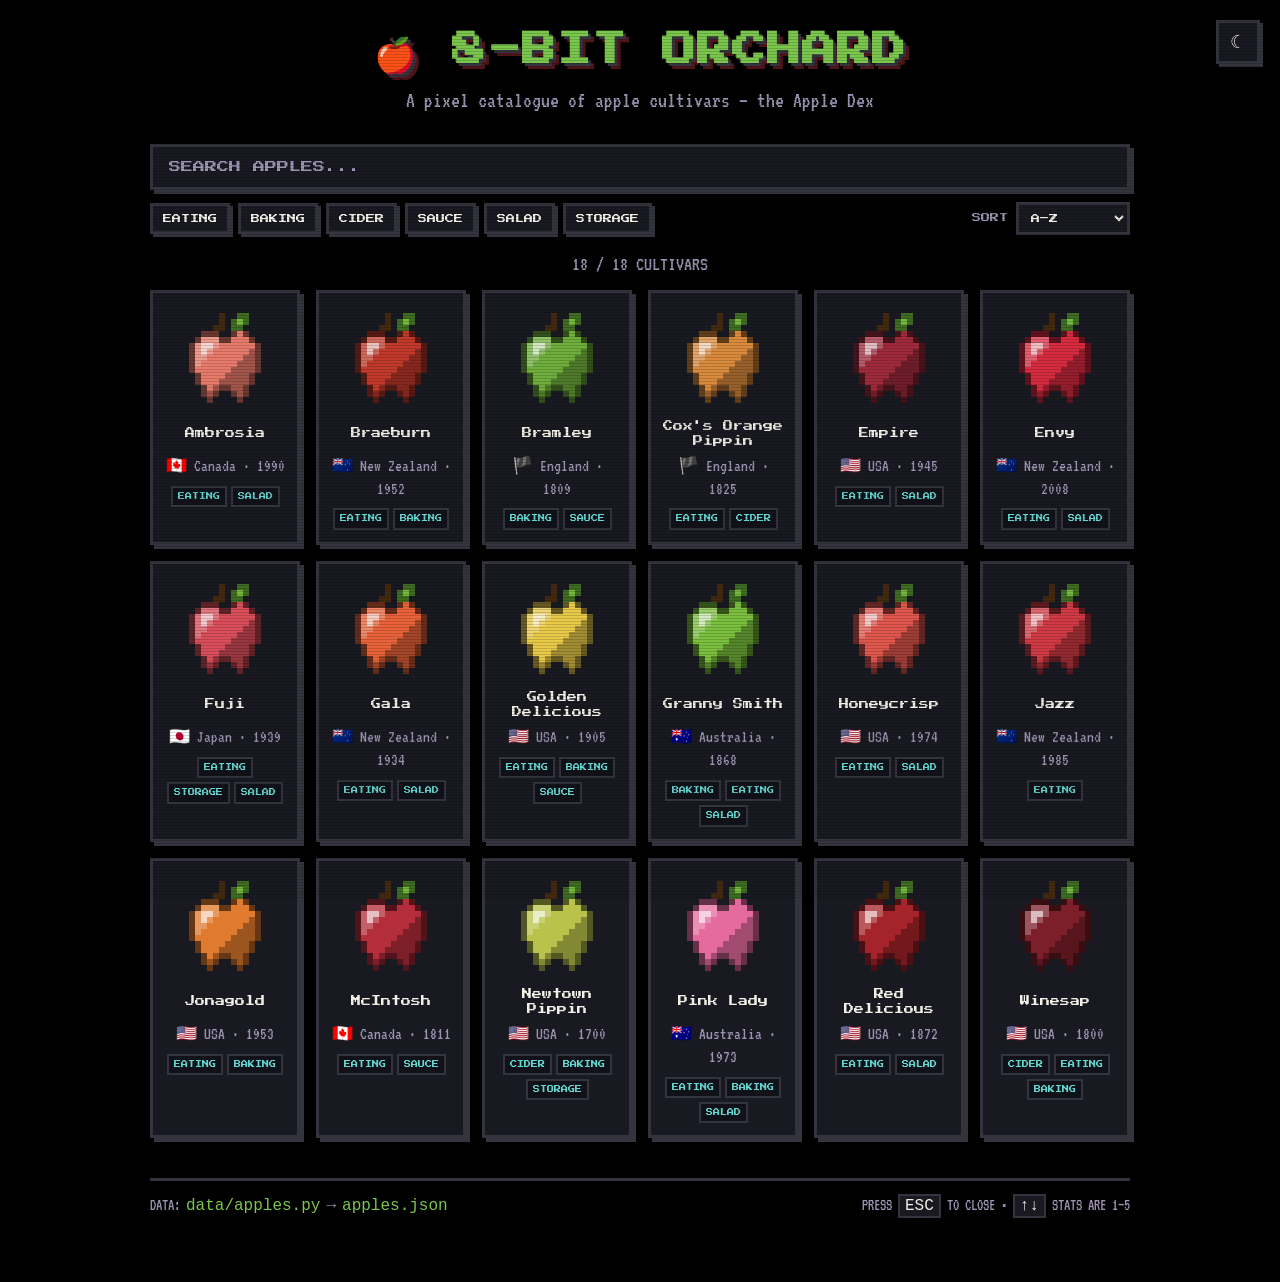
==== web/index.html @ dbb2fff7 "Add light/dark theme toggle with flat black/white backgrounds - dark by default (true black), light " ====
<!DOCTYPE html>
<html lang="en">
<head>
  <meta charset="UTF-8" />
  <meta name="viewport" content="width=device-width, initial-scale=1.0" />
  <title>8-BIT ORCHARD — Apple Dex</title>
  <link rel="preconnect" href="https://fonts.googleapis.com" />
  <link rel="preconnect" href="https://fonts.gstatic.com" crossorigin />
  <link href="https://fonts.googleapis.com/css2?family=Press+Start+2P&family=VT323&display=swap" rel="stylesheet" />
  <link rel="stylesheet" href="style.css" />
  <script>
    // Apply saved theme before paint to avoid a flash. Dark by default.
    (function () {
      var t = localStorage.getItem("orchard-theme") || "dark";
      document.documentElement.setAttribute("data-theme", t);
    })();
  </script>
</head>
<body>
  <div class="scanlines" aria-hidden="true"></div>

  <header class="hero">
    <button id="theme-toggle" class="theme-toggle" aria-label="Toggle light/dark mode" title="Toggle light/dark">☾</button>
    <h1 class="title">🍎 8-BIT ORCHARD</h1>
    <p class="subtitle">A pixel catalogue of apple cultivars — the Apple Dex</p>
  </header>

  <section class="controls" aria-label="Filters">
    <input id="search" class="search" type="text" placeholder="SEARCH APPLES..." autocomplete="off" />
    <div class="filter-row">
      <div class="filter-group" id="use-filters" aria-label="Best for"></div>
      <label class="sort-wrap">
        SORT
        <select id="sort" class="sort">
          <option value="name">A–Z</option>
          <option value="sweetness">Sweetest</option>
          <option value="tartness">Tartest</option>
          <option value="crispness">Crispest</option>
          <option value="year">Oldest</option>
        </select>
      </label>
    </div>
  </section>

  <p id="count" class="count"></p>

  <main id="grid" class="grid" aria-live="polite"></main>

  <div id="modal" class="modal hidden" role="dialog" aria-modal="true" aria-labelledby="modal-name">
    <div class="modal-card">
      <button id="modal-close" class="modal-close" aria-label="Close">✕</button>
      <div id="modal-body"></div>
    </div>
  </div>

  <footer class="foot">
    <span>DATA: <code>data/apples.py</code> → <code>apples.json</code></span>
    <span>PRESS <kbd>ESC</kbd> TO CLOSE • <kbd>↑↓</kbd> STATS ARE 1–5</span>
  </footer>

  <script src="app.js"></script>
</body>
</html>
---- web/style.css ----
/* ==========================================================================
   8-BIT ORCHARD — retro pixel theme
   Palette is deliberately small and NES-ish. No rounded corners, no smoothing.
   ========================================================================== */

/* Dark is the default. Backgrounds are true black / white; the small accent
   palette is shared, with a few hues nudged for contrast in light mode. */
:root,
:root[data-theme="dark"] {
  --bg:        #000000;
  --bg-2:      #111119;
  --panel:     #191921;
  --panel-hi:  #26262f;
  --ink:       #f2efe6;
  --muted:     #9c94b2;
  --line:      #34343f;
  --green:     #7bc74d;
  --green-dk:  #4f8a2f;
  --red:       #e43b44;
  --yellow:    #ffd93b;
  --pink:      #f072b6;
  --cyan:      #63d6d0;
  --shadow:    4px 4px 0 var(--line);
}

:root[data-theme="light"] {
  --bg:        #ffffff;
  --bg-2:      #efeadf;
  --panel:     #f7f3ea;
  --panel-hi:  #eae3d4;
  --ink:       #191320;
  --muted:     #6a6379;
  --line:      #191320;
  --green:     #3f7a24;
  --green-dk:  #2f5d1a;
  --red:       #d62b34;
  --yellow:    #c98a00;
  --pink:      #cf3f89;
  --cyan:      #167f7a;
  --shadow:    4px 4px 0 var(--line);
}

* { box-sizing: border-box; }

html { image-rendering: pixelated; }

body {
  margin: 0;
  padding: 0 16px 64px;
  background: var(--bg);
  color: var(--ink);
  font-family: 'VT323', monospace;
  font-size: 20px;
  line-height: 1.35;
  min-height: 100vh;
  -webkit-font-smoothing: none;
}

/* Subtle CRT scanlines over everything */
.scanlines {
  position: fixed;
  inset: 0;
  pointer-events: none;
  z-index: 9999;
  background: repeating-linear-gradient(
    to bottom,
    rgba(0, 0, 0, 0.16) 0,
    rgba(0, 0, 0, 0.16) 1px,
    transparent 1px,
    transparent 3px
  );
  mix-blend-mode: multiply;
}

.pixel-font { font-family: 'Press Start 2P', monospace; }

/* ---- Hero ---------------------------------------------------------------- */
.hero { text-align: center; padding: 28px 0 8px; position: relative; }

.theme-toggle {
  position: absolute;
  top: 20px;
  right: 4px;
  font-size: 18px;
  line-height: 1;
  width: 44px;
  height: 44px;
  color: var(--ink);
  background: var(--panel);
  border: 3px solid var(--line);
  box-shadow: 3px 3px 0 var(--line);
  cursor: pointer;
}
.theme-toggle:hover { background: var(--panel-hi); }
.theme-toggle:active { transform: translate(2px, 2px); box-shadow: 1px 1px 0 var(--line); }

.title {
  font-family: 'Press Start 2P', monospace;
  font-size: clamp(18px, 4.5vw, 34px);
  margin: 0;
  color: var(--green);
  text-shadow: 3px 3px 0 var(--line), 6px 6px 0 rgba(228, 59, 68, 0.35);
  letter-spacing: 1px;
}

.subtitle { color: var(--muted); margin: 12px 0 0; font-size: 22px; }

/* ---- Controls ------------------------------------------------------------ */
.controls {
  max-width: 980px;
  margin: 20px auto 0;
  display: flex;
  flex-direction: column;
  gap: 12px;
}

.search {
  width: 100%;
  font-family: 'Press Start 2P', monospace;
  font-size: 12px;
  padding: 14px 16px;
  color: var(--ink);
  background: var(--panel);
  border: 3px solid var(--line);
  box-shadow: var(--shadow);
  outline: none;
}
.search::placeholder { color: var(--muted); }
.search:focus { border-color: var(--green); }

.filter-row {
  display: flex;
  flex-wrap: wrap;
  gap: 12px;
  align-items: center;
  justify-content: space-between;
}

.filter-group { display: flex; flex-wrap: wrap; gap: 8px; }

.chip {
  font-family: 'Press Start 2P', monospace;
  font-size: 9px;
  padding: 8px 10px;
  color: var(--ink);
  background: var(--panel);
  border: 3px solid var(--line);
  cursor: pointer;
  text-transform: uppercase;
  box-shadow: 3px 3px 0 var(--line);
  transition: transform 0.05s;
}
.chip:hover { background: var(--panel-hi); }
.chip:active { transform: translate(2px, 2px); box-shadow: 1px 1px 0 var(--line); }
.chip.active { background: var(--green); color: var(--line); border-color: var(--green-dk); }

.sort-wrap {
  font-family: 'Press Start 2P', monospace;
  font-size: 9px;
  color: var(--muted);
  display: flex;
  align-items: center;
  gap: 8px;
}
.sort {
  font-family: 'Press Start 2P', monospace;
  font-size: 9px;
  padding: 8px;
  color: var(--ink);
  background: var(--panel);
  border: 3px solid var(--line);
  cursor: pointer;
}

.count {
  max-width: 980px;
  margin: 16px auto 0;
  color: var(--muted);
  font-size: 20px;
  text-align: center;
}

/* ---- Grid ---------------------------------------------------------------- */
.grid {
  max-width: 980px;
  margin: 12px auto 0;
  display: grid;
  grid-template-columns: repeat(auto-fill, minmax(150px, 1fr));
  gap: 16px;
}

.card {
  background: var(--panel);
  border: 3px solid var(--line);
  box-shadow: var(--shadow);
  padding: 14px 12px 12px;
  text-align: center;
  cursor: pointer;
  transition: transform 0.06s, box-shadow 0.06s;
}
.card:hover { transform: translate(-2px, -2px); box-shadow: 6px 6px 0 var(--line); background: var(--panel-hi); }
.card:active { transform: translate(2px, 2px); box-shadow: 2px 2px 0 var(--line); }

.card canvas { width: 96px; height: 96px; image-rendering: pixelated; }

.card-name {
  font-family: 'Press Start 2P', monospace;
  font-size: 10px;
  margin: 8px 0 6px;
  color: var(--ink);
  line-height: 1.5;
  min-height: 30px;
  display: flex;
  align-items: center;
  justify-content: center;
}

.card-origin { color: var(--muted); font-size: 17px; }

.card-tags { margin-top: 8px; display: flex; flex-wrap: wrap; gap: 4px; justify-content: center; }

.tag {
  font-family: 'Press Start 2P', monospace;
  font-size: 7px;
  padding: 4px 5px;
  background: var(--bg-2);
  border: 2px solid var(--line);
  color: var(--cyan);
  text-transform: uppercase;
}

/* ---- Stat meters --------------------------------------------------------- */
.meter { display: flex; align-items: center; gap: 8px; margin: 6px 0; }
.meter-label {
  font-family: 'Press Start 2P', monospace;
  font-size: 8px;
  width: 74px;
  text-align: left;
  color: var(--muted);
}
.pips { display: flex; gap: 3px; }
.pip { width: 14px; height: 14px; border: 2px solid var(--line); background: var(--bg-2); }
.pip.on-sweet { background: var(--pink); }
.pip.on-tart  { background: var(--green); }
.pip.on-crisp { background: var(--yellow); }

/* ---- Modal --------------------------------------------------------------- */
.modal {
  position: fixed;
  inset: 0;
  background: rgba(9, 7, 14, 0.82);
  display: flex;
  align-items: center;
  justify-content: center;
  padding: 20px;
  z-index: 1000;
}
.modal.hidden { display: none; }

.modal-card {
  position: relative;
  background: var(--panel);
  border: 4px solid var(--line);
  box-shadow: 8px 8px 0 var(--line);
  max-width: 520px;
  width: 100%;
  max-height: 88vh;
  overflow-y: auto;
  padding: 24px 22px;
}

.modal-close {
  position: absolute;
  top: 10px; right: 10px;
  font-family: 'Press Start 2P', monospace;
  font-size: 12px;
  color: var(--ink);
  background: var(--red);
  border: 3px solid var(--line);
  width: 34px; height: 34px;
  cursor: pointer;
  box-shadow: 2px 2px 0 var(--line);
}
.modal-close:active { transform: translate(2px, 2px); box-shadow: none; }

.modal-head { display: flex; gap: 18px; align-items: center; margin-bottom: 6px; }
.modal-head canvas { width: 120px; height: 120px; image-rendering: pixelated; flex: none; }
.modal-name {
  font-family: 'Press Start 2P', monospace;
  font-size: 16px;
  color: var(--green);
  margin: 0 0 8px;
  line-height: 1.5;
}
.modal-aka { color: var(--muted); font-size: 18px; }

.flavor {
  border-left: 4px solid var(--yellow);
  background: var(--bg-2);
  padding: 10px 12px;
  margin: 16px 0;
  font-size: 21px;
  color: var(--ink);
}

.field-row { display: flex; gap: 10px; margin: 8px 0; font-size: 20px; }
.field-key {
  font-family: 'Press Start 2P', monospace;
  font-size: 9px;
  color: var(--muted);
  width: 96px;
  flex: none;
  padding-top: 3px;
}
.field-val { color: var(--ink); }

.badges { display: flex; flex-wrap: wrap; gap: 6px; margin-top: 4px; }
.badge {
  font-family: 'Press Start 2P', monospace;
  font-size: 8px;
  padding: 5px 7px;
  border: 2px solid var(--line);
  text-transform: uppercase;
}
.badge.use { background: var(--bg-2); color: var(--cyan); }
.badge.season { background: var(--green-dk); color: var(--ink); }

.notes { margin-top: 16px; padding-top: 14px; border-top: 3px dashed var(--line); color: var(--muted); font-size: 20px; }

.stats-block { margin: 14px 0; }

/* ---- Footer -------------------------------------------------------------- */
.foot {
  max-width: 980px;
  margin: 40px auto 0;
  display: flex;
  flex-wrap: wrap;
  justify-content: space-between;
  gap: 8px;
  color: var(--muted);
  font-size: 16px;
  border-top: 3px solid var(--line);
  padding-top: 14px;
}
.foot code { color: var(--green); }
.foot kbd {
  background: var(--panel);
  border: 2px solid var(--line);
  padding: 1px 5px;
  color: var(--ink);
}

.empty { text-align: center; color: var(--muted); grid-column: 1 / -1; padding: 40px 0; font-size: 22px; }
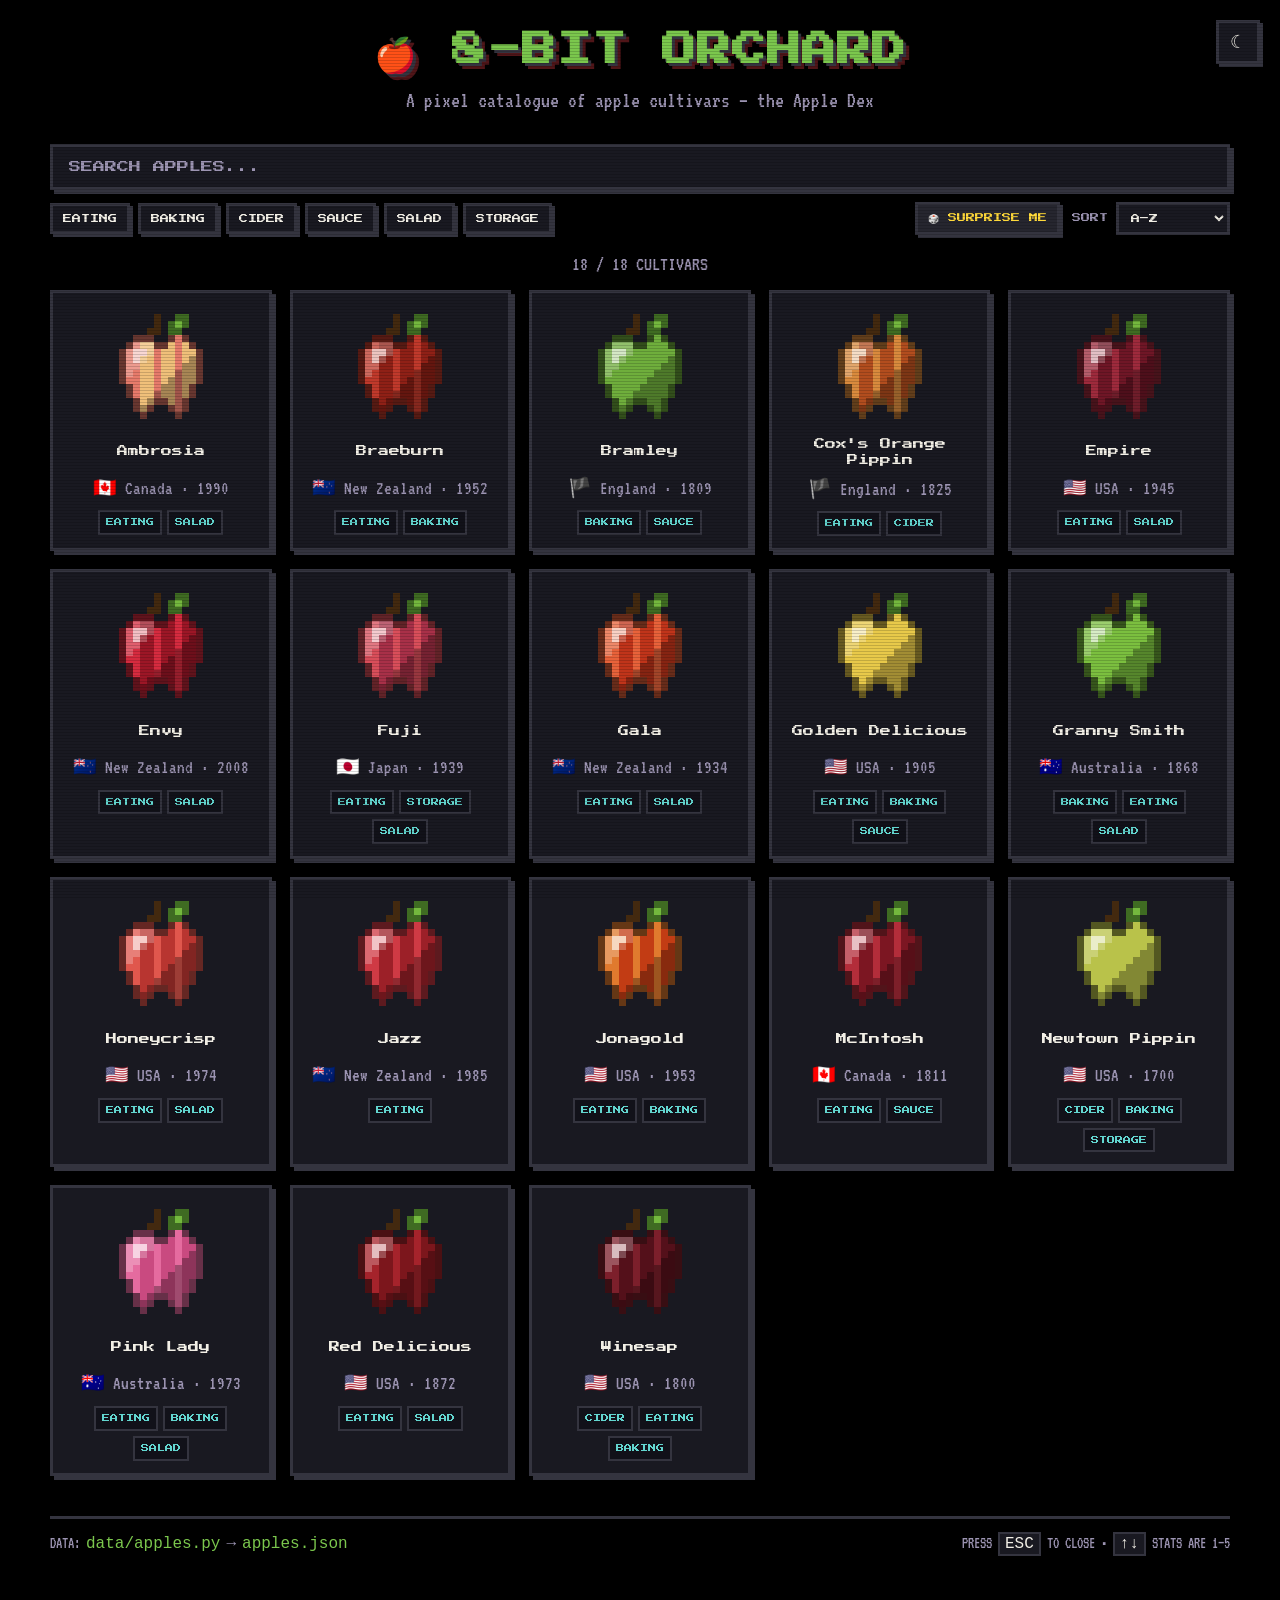
==== commit 1896a1bd: "Add bicolour striped sprites and a random-apple button - Apple data gains an optional blush hex; the" ====
--- a/web/index.html
+++ b/web/index.html
@@ -29,16 +29,19 @@
     <input id="search" class="search" type="text" placeholder="SEARCH APPLES..." autocomplete="off" />
     <div class="filter-row">
       <div class="filter-group" id="use-filters" aria-label="Best for"></div>
-      <label class="sort-wrap">
-        SORT
-        <select id="sort" class="sort">
-          <option value="name">A–Z</option>
-          <option value="sweetness">Sweetest</option>
-          <option value="tartness">Tartest</option>
-          <option value="crispness">Crispest</option>
-          <option value="year">Oldest</option>
-        </select>
-      </label>
+      <div class="right-controls">
+        <button id="random" class="chip" title="Open a random apple">🎲 SURPRISE ME</button>
+        <label class="sort-wrap">
+          SORT
+          <select id="sort" class="sort">
+            <option value="name">A–Z</option>
+            <option value="sweetness">Sweetest</option>
+            <option value="tartness">Tartest</option>
+            <option value="crispness">Crispest</option>
+            <option value="year">Oldest</option>
+          </select>
+        </label>
+      </div>
     </div>
   </section>
 
--- a/web/style.css
+++ b/web/style.css
@@ -107,7 +107,7 @@
 
 /* ---- Controls ------------------------------------------------------------ */
 .controls {
-  max-width: 980px;
+  max-width: 1180px;
   margin: 20px auto 0;
   display: flex;
   flex-direction: column;
@@ -138,6 +138,10 @@
 
 .filter-group { display: flex; flex-wrap: wrap; gap: 8px; }
 
+.right-controls { display: flex; flex-wrap: wrap; align-items: center; gap: 12px; }
+#random.chip { background: var(--panel-hi); color: var(--yellow); }
+#random.chip:hover { background: var(--green); color: var(--line); }
+
 .chip {
   font-family: 'Press Start 2P', monospace;
   font-size: 9px;
@@ -173,7 +177,7 @@
 }
 
 .count {
-  max-width: 980px;
+  max-width: 1180px;
   margin: 16px auto 0;
   color: var(--muted);
   font-size: 20px;
@@ -182,12 +186,15 @@
 
 /* ---- Grid ---------------------------------------------------------------- */
 .grid {
-  max-width: 980px;
+  max-width: 1180px;
   margin: 12px auto 0;
   display: grid;
-  grid-template-columns: repeat(auto-fill, minmax(150px, 1fr));
-  gap: 16px;
-}
+  grid-template-columns: repeat(5, minmax(0, 1fr));
+  gap: 18px;
+}
+@media (max-width: 1120px) { .grid { grid-template-columns: repeat(4, minmax(0, 1fr)); } }
+@media (max-width: 880px)  { .grid { grid-template-columns: repeat(3, minmax(0, 1fr)); } }
+@media (max-width: 620px)  { .grid { grid-template-columns: repeat(2, minmax(0, 1fr)); } }
 
 .card {
   background: var(--panel);
@@ -201,28 +208,28 @@
 .card:hover { transform: translate(-2px, -2px); box-shadow: 6px 6px 0 var(--line); background: var(--panel-hi); }
 .card:active { transform: translate(2px, 2px); box-shadow: 2px 2px 0 var(--line); }
 
-.card canvas { width: 96px; height: 96px; image-rendering: pixelated; }
+.card canvas { width: 112px; height: 112px; image-rendering: pixelated; }
 
 .card-name {
   font-family: 'Press Start 2P', monospace;
-  font-size: 10px;
-  margin: 8px 0 6px;
+  font-size: 11px;
+  margin: 10px 0 7px;
   color: var(--ink);
   line-height: 1.5;
-  min-height: 30px;
+  min-height: 32px;
   display: flex;
   align-items: center;
   justify-content: center;
 }
 
-.card-origin { color: var(--muted); font-size: 17px; }
-
-.card-tags { margin-top: 8px; display: flex; flex-wrap: wrap; gap: 4px; justify-content: center; }
+.card-origin { color: var(--muted); font-size: 19px; }
+
+.card-tags { margin-top: 9px; display: flex; flex-wrap: wrap; gap: 5px; justify-content: center; }
 
 .tag {
   font-family: 'Press Start 2P', monospace;
-  font-size: 7px;
-  padding: 4px 5px;
+  font-size: 8px;
+  padding: 5px 6px;
   background: var(--bg-2);
   border: 2px solid var(--line);
   color: var(--cyan);
@@ -331,7 +338,7 @@
 
 /* ---- Footer -------------------------------------------------------------- */
 .foot {
-  max-width: 980px;
+  max-width: 1180px;
   margin: 40px auto 0;
   display: flex;
   flex-wrap: wrap;
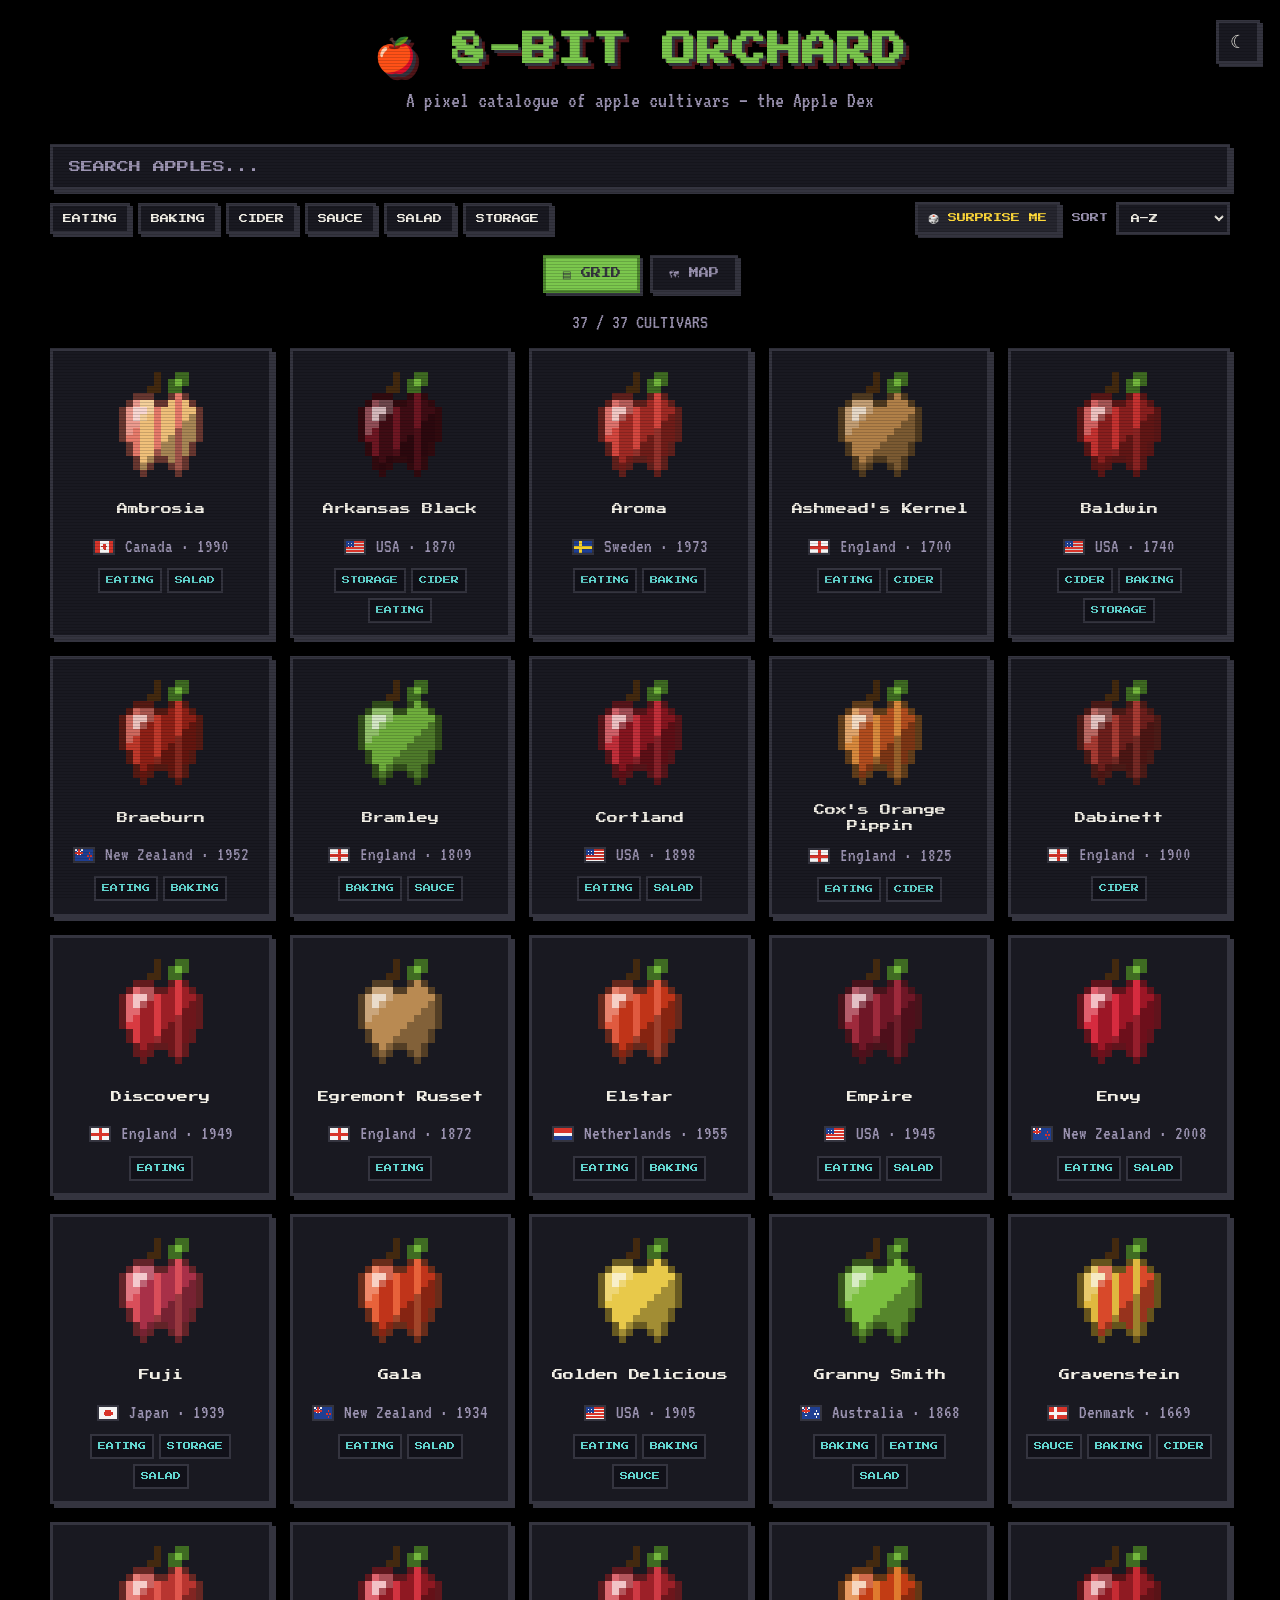
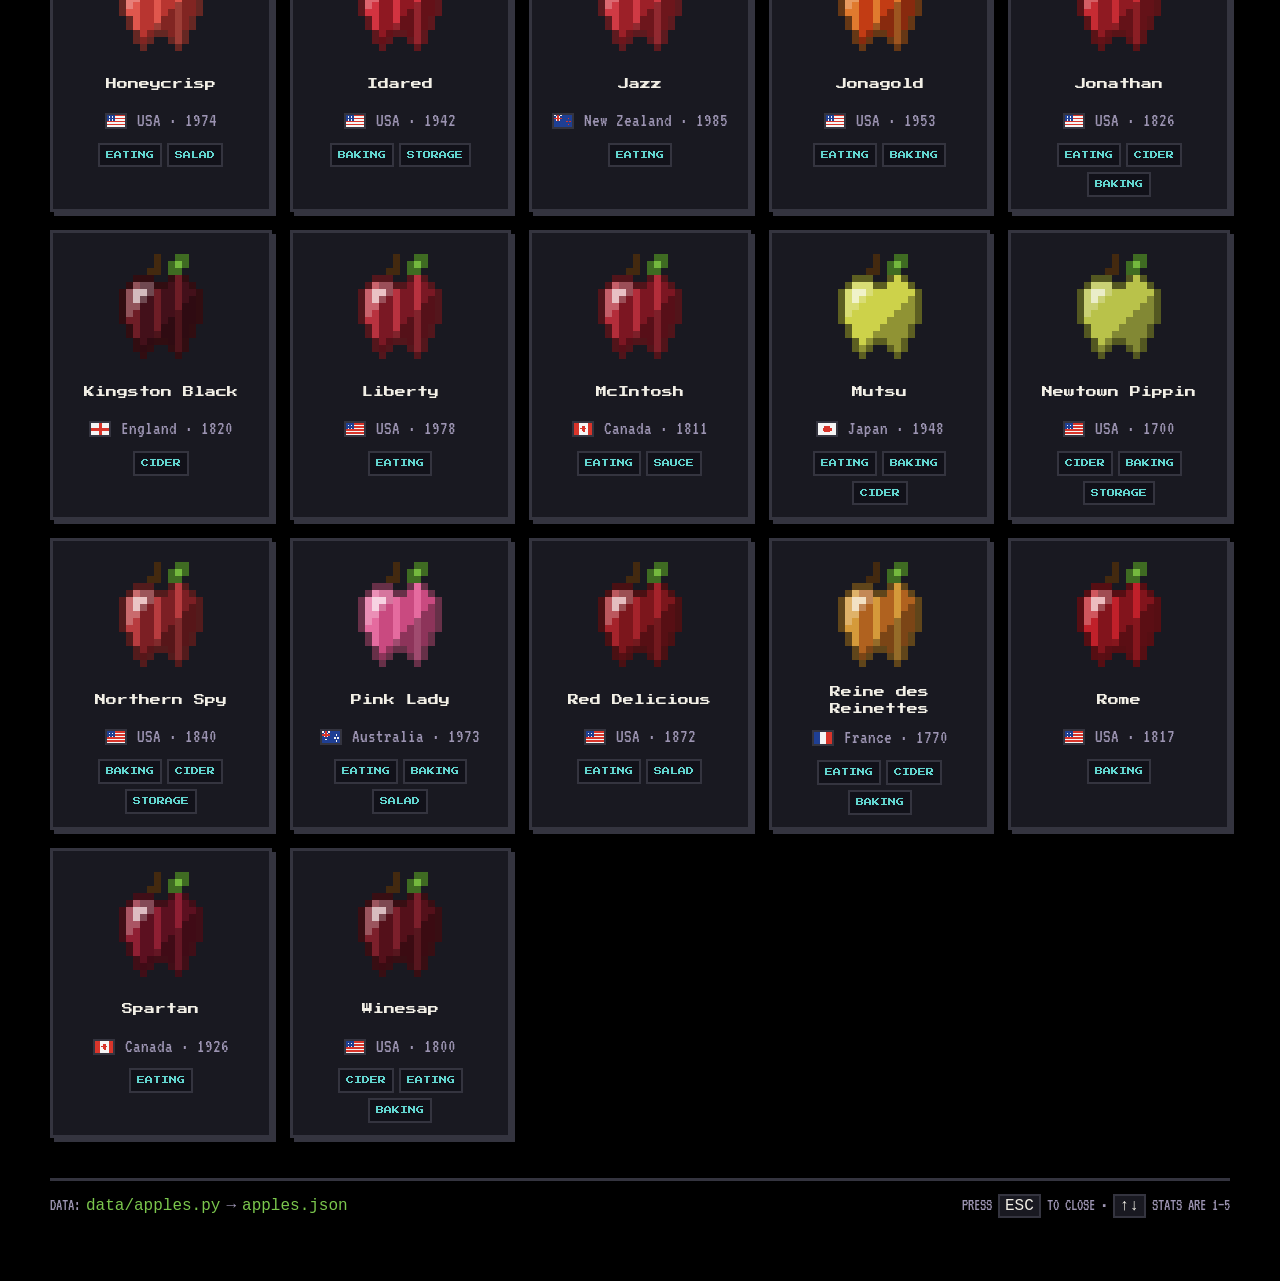
==== commit c56d3788: "Add a pixel world-map origins view and 8 more cultivars - New MAP view: a 64x32 pixel world map draw" ====
--- a/web/index.html
+++ b/web/index.html
@@ -45,9 +45,23 @@
     </div>
   </section>
 
+  <div class="view-tabs" role="tablist">
+    <button id="tab-grid" class="tab active" role="tab">▤ GRID</button>
+    <button id="tab-map" class="tab" role="tab">🗺 MAP</button>
+  </div>
+
   <p id="count" class="count"></p>
+  <div id="active-country" class="active-country"></div>
 
   <main id="grid" class="grid" aria-live="polite"></main>
+
+  <section id="map-view" class="map-view hidden" aria-label="Origins map">
+    <div class="map-wrap">
+      <canvas id="worldmap"></canvas>
+      <div id="markers" class="markers"></div>
+    </div>
+    <p class="map-hint">Click a country pin to browse its apples.</p>
+  </section>
 
   <div id="modal" class="modal hidden" role="dialog" aria-modal="true" aria-labelledby="modal-name">
     <div class="modal-card">
--- a/web/style.css
+++ b/web/style.css
@@ -208,7 +208,7 @@
 .card:hover { transform: translate(-2px, -2px); box-shadow: 6px 6px 0 var(--line); background: var(--panel-hi); }
 .card:active { transform: translate(2px, 2px); box-shadow: 2px 2px 0 var(--line); }
 
-.card canvas { width: 112px; height: 112px; image-rendering: pixelated; }
+.card canvas.sprite { width: 112px; height: 112px; image-rendering: pixelated; }
 
 .card-name {
   font-family: 'Press Start 2P', monospace;
@@ -223,6 +223,15 @@
 }
 
 .card-origin { color: var(--muted); font-size: 19px; }
+
+.flag {
+  height: 16px;
+  width: auto;
+  image-rendering: pixelated;
+  border: 2px solid var(--line);
+  vertical-align: -3px;
+  margin-right: 2px;
+}
 
 .card-tags { margin-top: 9px; display: flex; flex-wrap: wrap; gap: 5px; justify-content: center; }
 
@@ -336,6 +345,81 @@
 
 .stats-block { margin: 14px 0; }
 
+/* ---- View tabs + country filter ------------------------------------------ */
+.hidden { display: none !important; }
+
+.view-tabs { max-width: 1180px; margin: 20px auto 0; display: flex; justify-content: center; gap: 10px; }
+.tab {
+  font-family: 'Press Start 2P', monospace;
+  font-size: 10px;
+  padding: 10px 16px;
+  color: var(--muted);
+  background: var(--panel);
+  border: 3px solid var(--line);
+  box-shadow: 3px 3px 0 var(--line);
+  cursor: pointer;
+}
+.tab:hover { background: var(--panel-hi); }
+.tab.active { color: var(--line); background: var(--green); border-color: var(--green-dk); }
+
+.active-country { text-align: center; margin: 10px auto 0; max-width: 1180px; }
+.country-chip {
+  font-family: 'Press Start 2P', monospace;
+  font-size: 9px;
+  padding: 8px 10px;
+  color: var(--yellow);
+  background: var(--panel-hi);
+  border: 3px solid var(--line);
+  box-shadow: 3px 3px 0 var(--line);
+  cursor: pointer;
+  display: inline-flex;
+  align-items: center;
+  gap: 6px;
+}
+.country-chip:active { transform: translate(2px, 2px); box-shadow: 1px 1px 0 var(--line); }
+
+/* ---- Map ----------------------------------------------------------------- */
+.map-view { max-width: 1180px; margin: 12px auto 0; }
+.map-wrap {
+  position: relative;
+  width: 100%;
+  border: 3px solid var(--line);
+  box-shadow: var(--shadow);
+  background: #14233f;
+  line-height: 0;
+}
+#worldmap { width: 100%; height: auto; display: block; image-rendering: pixelated; }
+.markers { position: absolute; inset: 0; }
+.marker {
+  position: absolute;
+  transform: translate(-50%, -50%);
+  background: none;
+  border: none;
+  padding: 0;
+  cursor: pointer;
+  display: flex;
+  flex-direction: column;
+  align-items: center;
+}
+.marker-dot {
+  width: 12px; height: 12px;
+  background: var(--yellow);
+  border: 2px solid var(--line);
+  box-shadow: 0 0 0 2px rgba(0, 0, 0, 0.35);
+  transition: transform 0.06s, background 0.06s;
+}
+.marker:hover .marker-dot { background: var(--red); transform: scale(1.25); }
+.marker-count {
+  font-family: 'Press Start 2P', monospace;
+  font-size: 8px;
+  color: var(--ink);
+  background: var(--panel);
+  border: 2px solid var(--line);
+  padding: 2px 3px;
+  margin-top: 3px;
+}
+.map-hint { text-align: center; color: var(--muted); font-size: 18px; margin-top: 12px; }
+
 /* ---- Footer -------------------------------------------------------------- */
 .foot {
   max-width: 1180px;
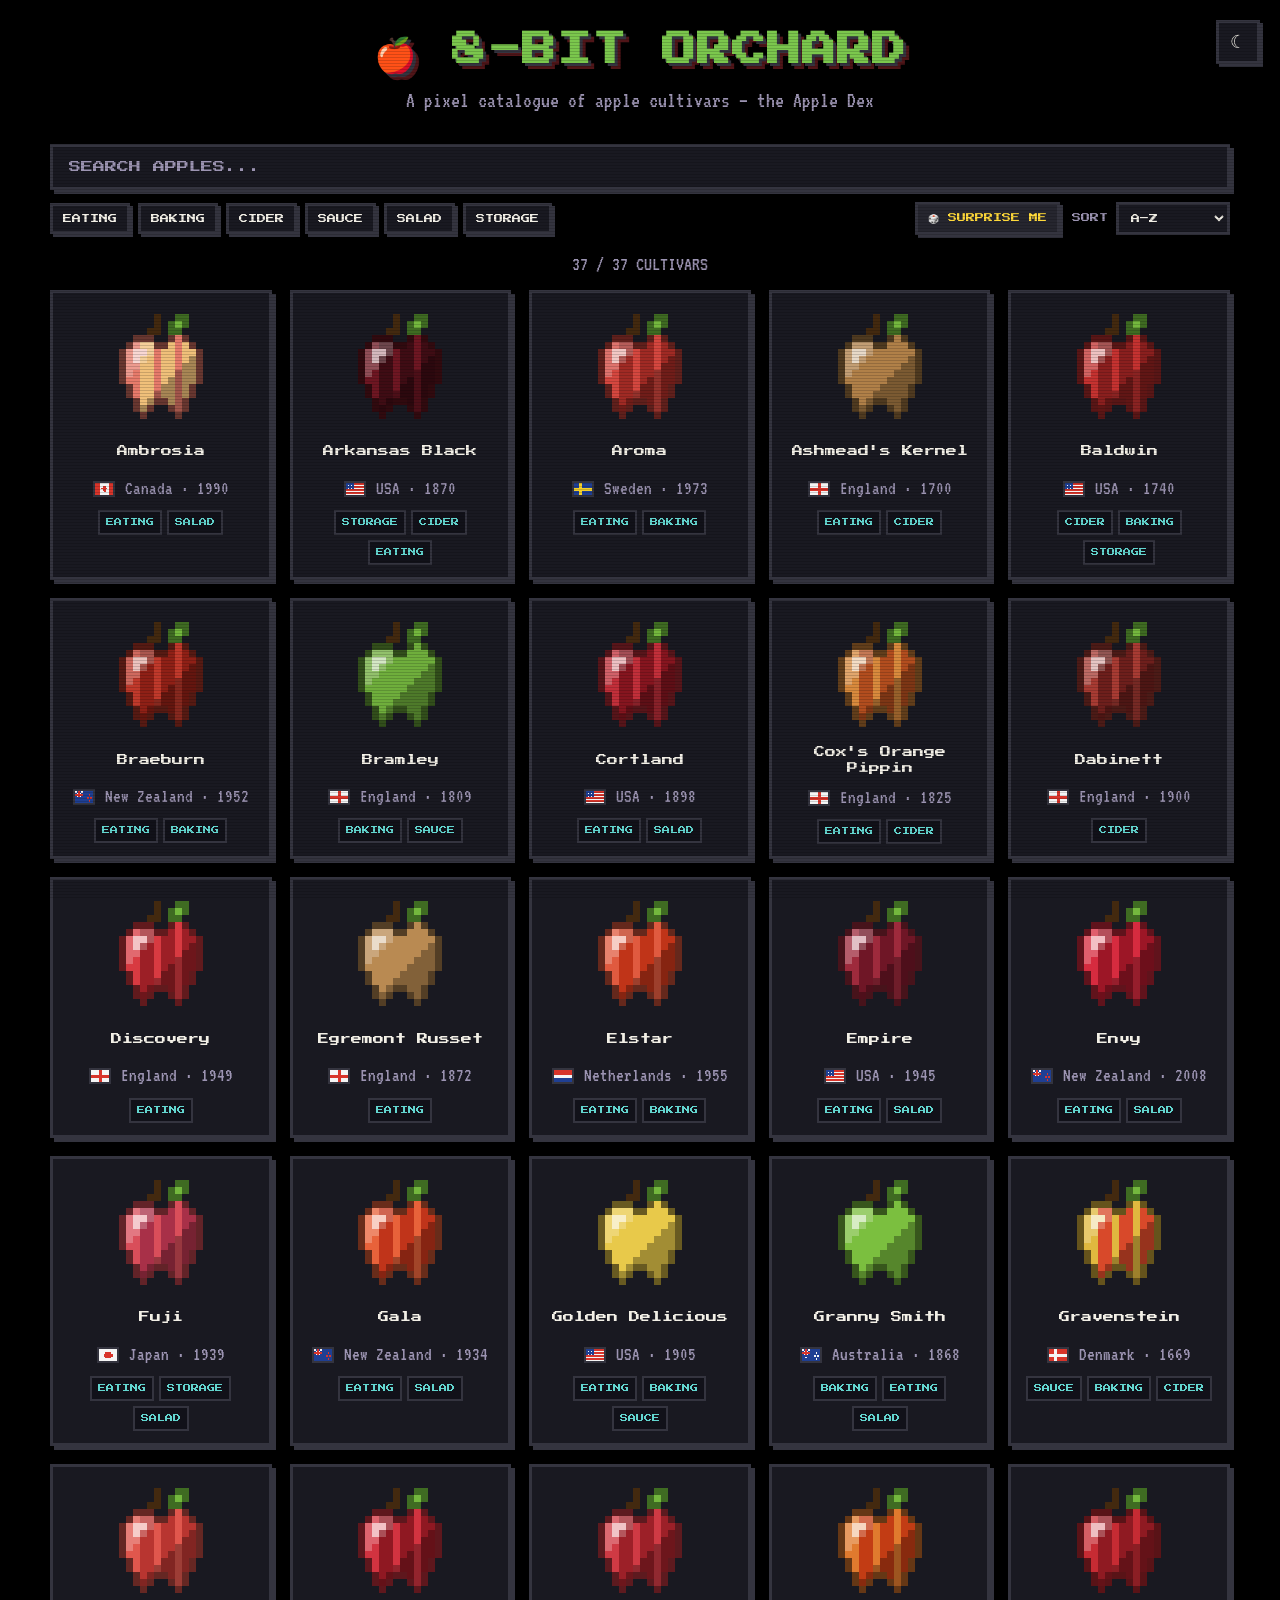
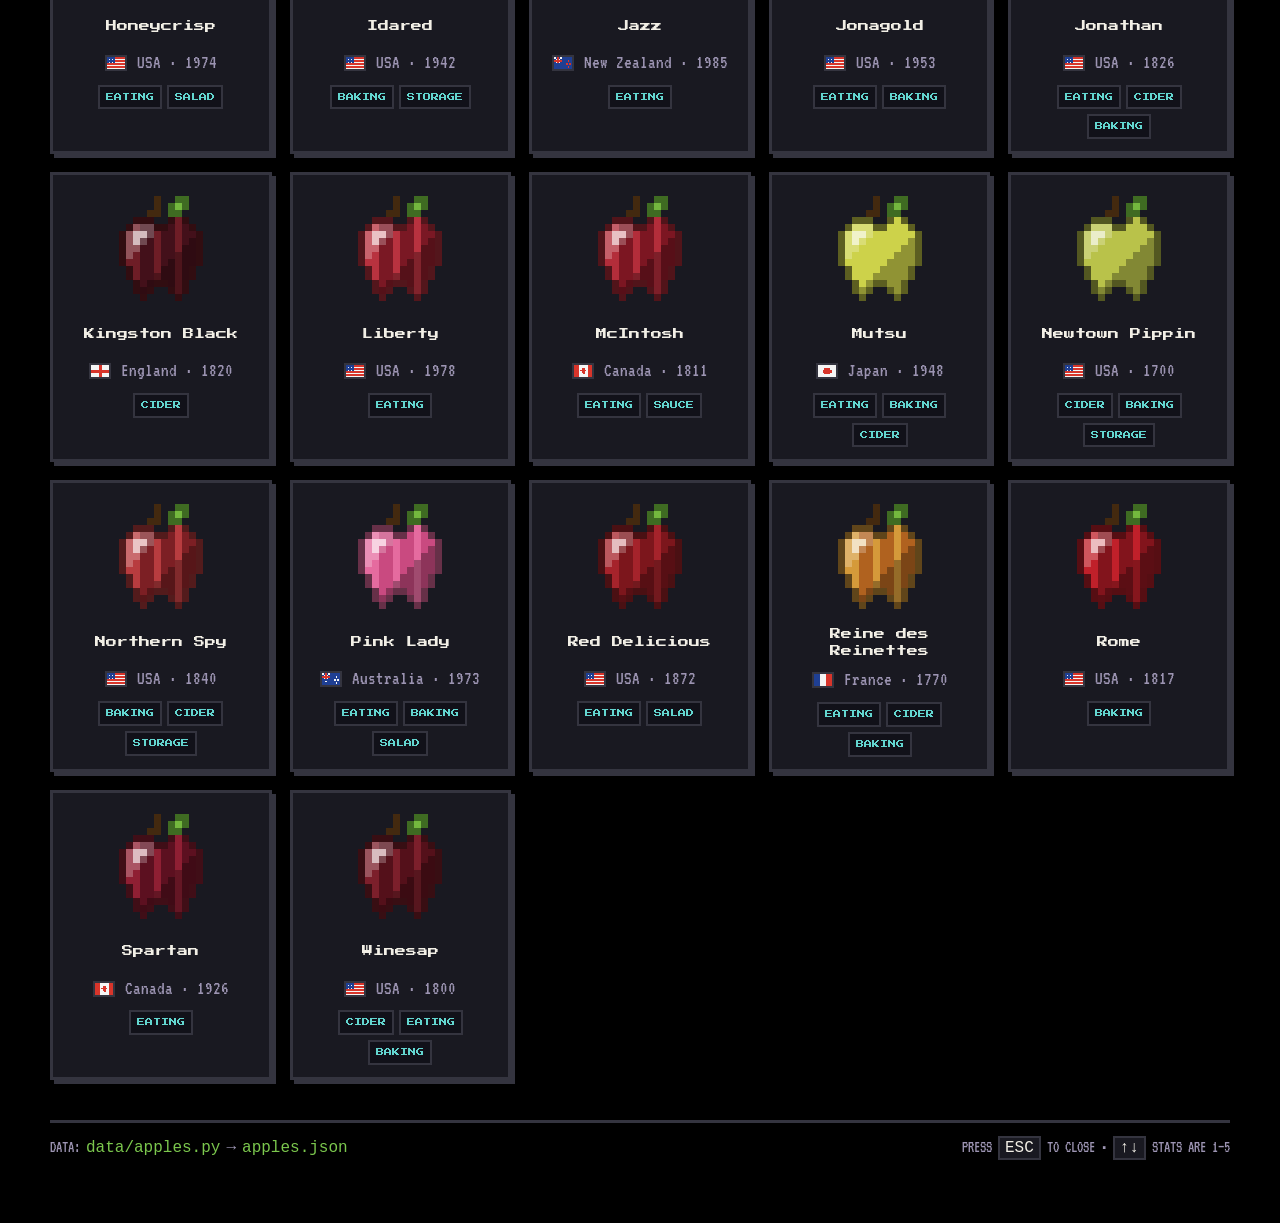
==== commit 15fe4d96: "Remove the world-map origins view The stylised pixel map didn't meet the bar, so pull the feature: m" ====
--- a/web/index.html
+++ b/web/index.html
@@ -45,23 +45,9 @@
     </div>
   </section>
 
-  <div class="view-tabs" role="tablist">
-    <button id="tab-grid" class="tab active" role="tab">▤ GRID</button>
-    <button id="tab-map" class="tab" role="tab">🗺 MAP</button>
-  </div>
-
   <p id="count" class="count"></p>
-  <div id="active-country" class="active-country"></div>
 
   <main id="grid" class="grid" aria-live="polite"></main>
-
-  <section id="map-view" class="map-view hidden" aria-label="Origins map">
-    <div class="map-wrap">
-      <canvas id="worldmap"></canvas>
-      <div id="markers" class="markers"></div>
-    </div>
-    <p class="map-hint">Click a country pin to browse its apples.</p>
-  </section>
 
   <div id="modal" class="modal hidden" role="dialog" aria-modal="true" aria-labelledby="modal-name">
     <div class="modal-card">
--- a/web/style.css
+++ b/web/style.css
@@ -345,81 +345,6 @@
 
 .stats-block { margin: 14px 0; }
 
-/* ---- View tabs + country filter ------------------------------------------ */
-.hidden { display: none !important; }
-
-.view-tabs { max-width: 1180px; margin: 20px auto 0; display: flex; justify-content: center; gap: 10px; }
-.tab {
-  font-family: 'Press Start 2P', monospace;
-  font-size: 10px;
-  padding: 10px 16px;
-  color: var(--muted);
-  background: var(--panel);
-  border: 3px solid var(--line);
-  box-shadow: 3px 3px 0 var(--line);
-  cursor: pointer;
-}
-.tab:hover { background: var(--panel-hi); }
-.tab.active { color: var(--line); background: var(--green); border-color: var(--green-dk); }
-
-.active-country { text-align: center; margin: 10px auto 0; max-width: 1180px; }
-.country-chip {
-  font-family: 'Press Start 2P', monospace;
-  font-size: 9px;
-  padding: 8px 10px;
-  color: var(--yellow);
-  background: var(--panel-hi);
-  border: 3px solid var(--line);
-  box-shadow: 3px 3px 0 var(--line);
-  cursor: pointer;
-  display: inline-flex;
-  align-items: center;
-  gap: 6px;
-}
-.country-chip:active { transform: translate(2px, 2px); box-shadow: 1px 1px 0 var(--line); }
-
-/* ---- Map ----------------------------------------------------------------- */
-.map-view { max-width: 1180px; margin: 12px auto 0; }
-.map-wrap {
-  position: relative;
-  width: 100%;
-  border: 3px solid var(--line);
-  box-shadow: var(--shadow);
-  background: #14233f;
-  line-height: 0;
-}
-#worldmap { width: 100%; height: auto; display: block; image-rendering: pixelated; }
-.markers { position: absolute; inset: 0; }
-.marker {
-  position: absolute;
-  transform: translate(-50%, -50%);
-  background: none;
-  border: none;
-  padding: 0;
-  cursor: pointer;
-  display: flex;
-  flex-direction: column;
-  align-items: center;
-}
-.marker-dot {
-  width: 12px; height: 12px;
-  background: var(--yellow);
-  border: 2px solid var(--line);
-  box-shadow: 0 0 0 2px rgba(0, 0, 0, 0.35);
-  transition: transform 0.06s, background 0.06s;
-}
-.marker:hover .marker-dot { background: var(--red); transform: scale(1.25); }
-.marker-count {
-  font-family: 'Press Start 2P', monospace;
-  font-size: 8px;
-  color: var(--ink);
-  background: var(--panel);
-  border: 2px solid var(--line);
-  padding: 2px 3px;
-  margin-top: 3px;
-}
-.map-hint { text-align: center; color: var(--muted); font-size: 18px; margin-top: 12px; }
-
 /* ---- Footer -------------------------------------------------------------- */
 .foot {
   max-width: 1180px;
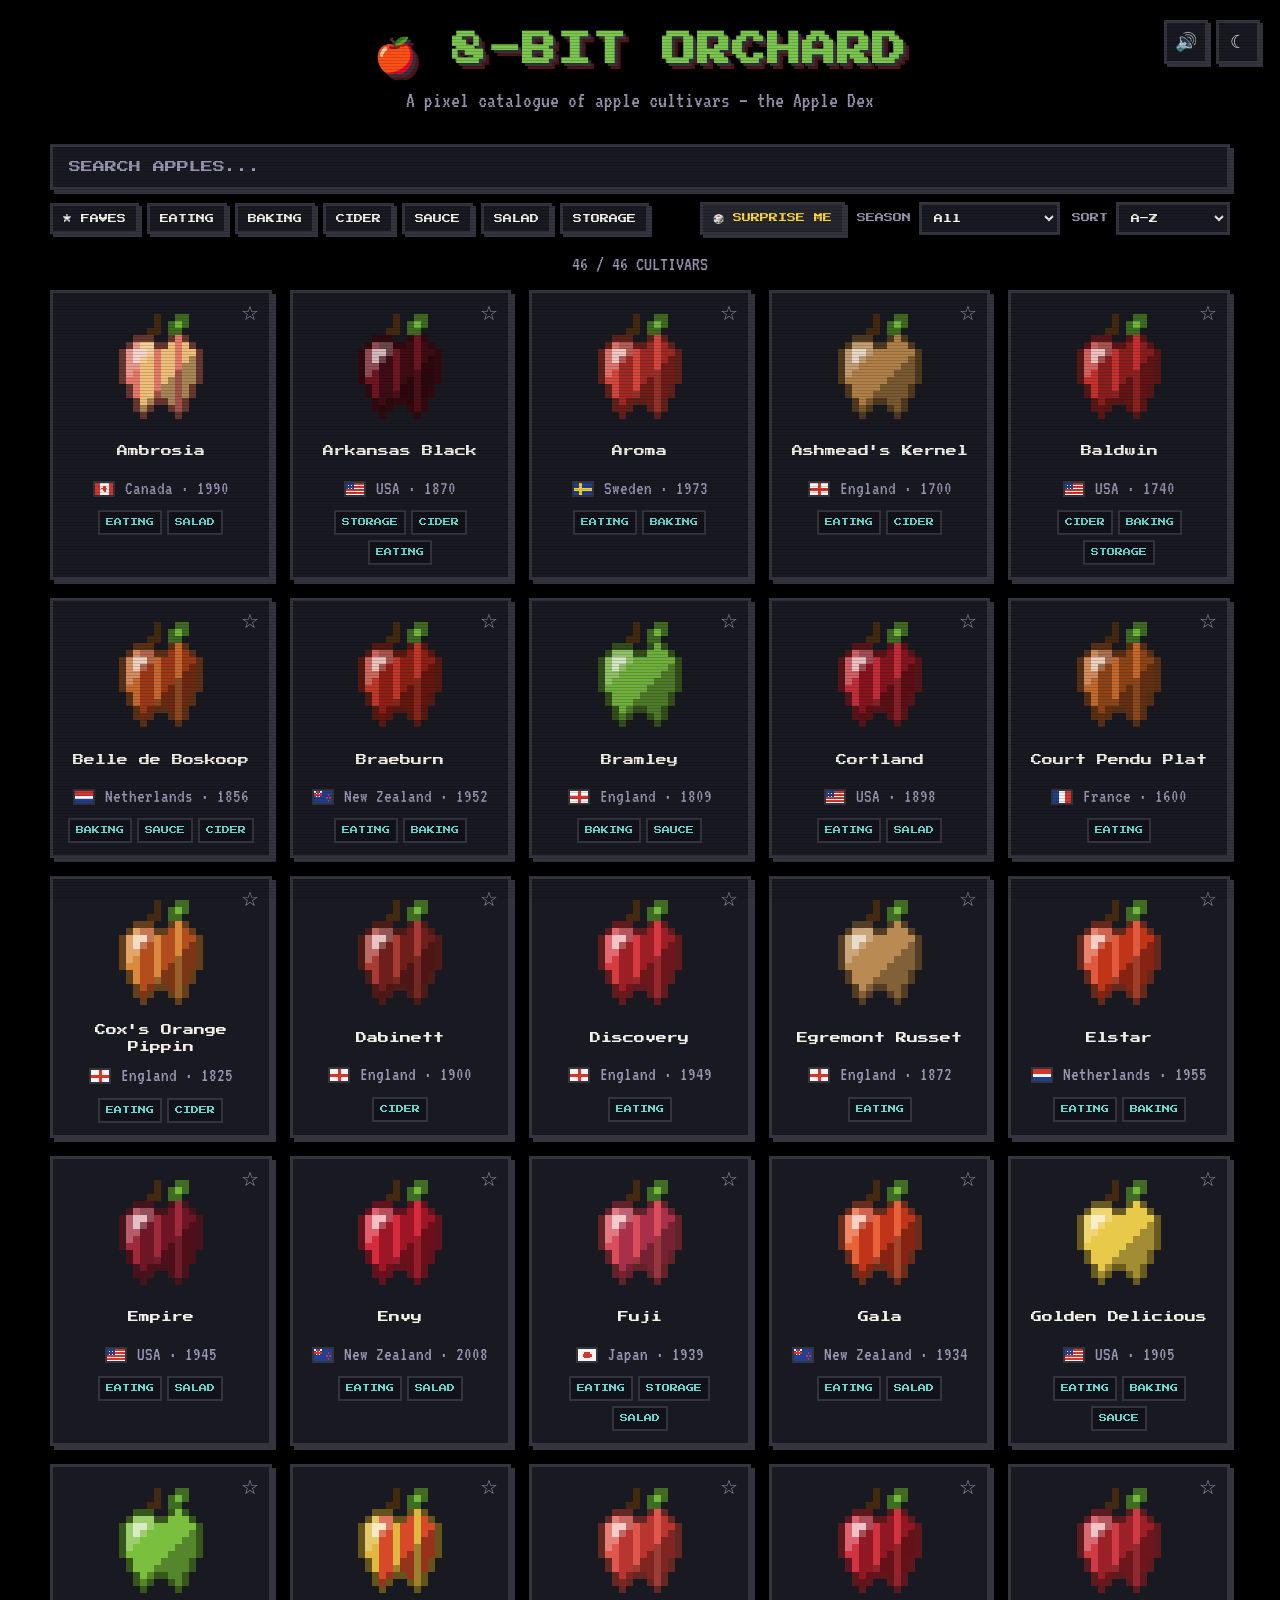
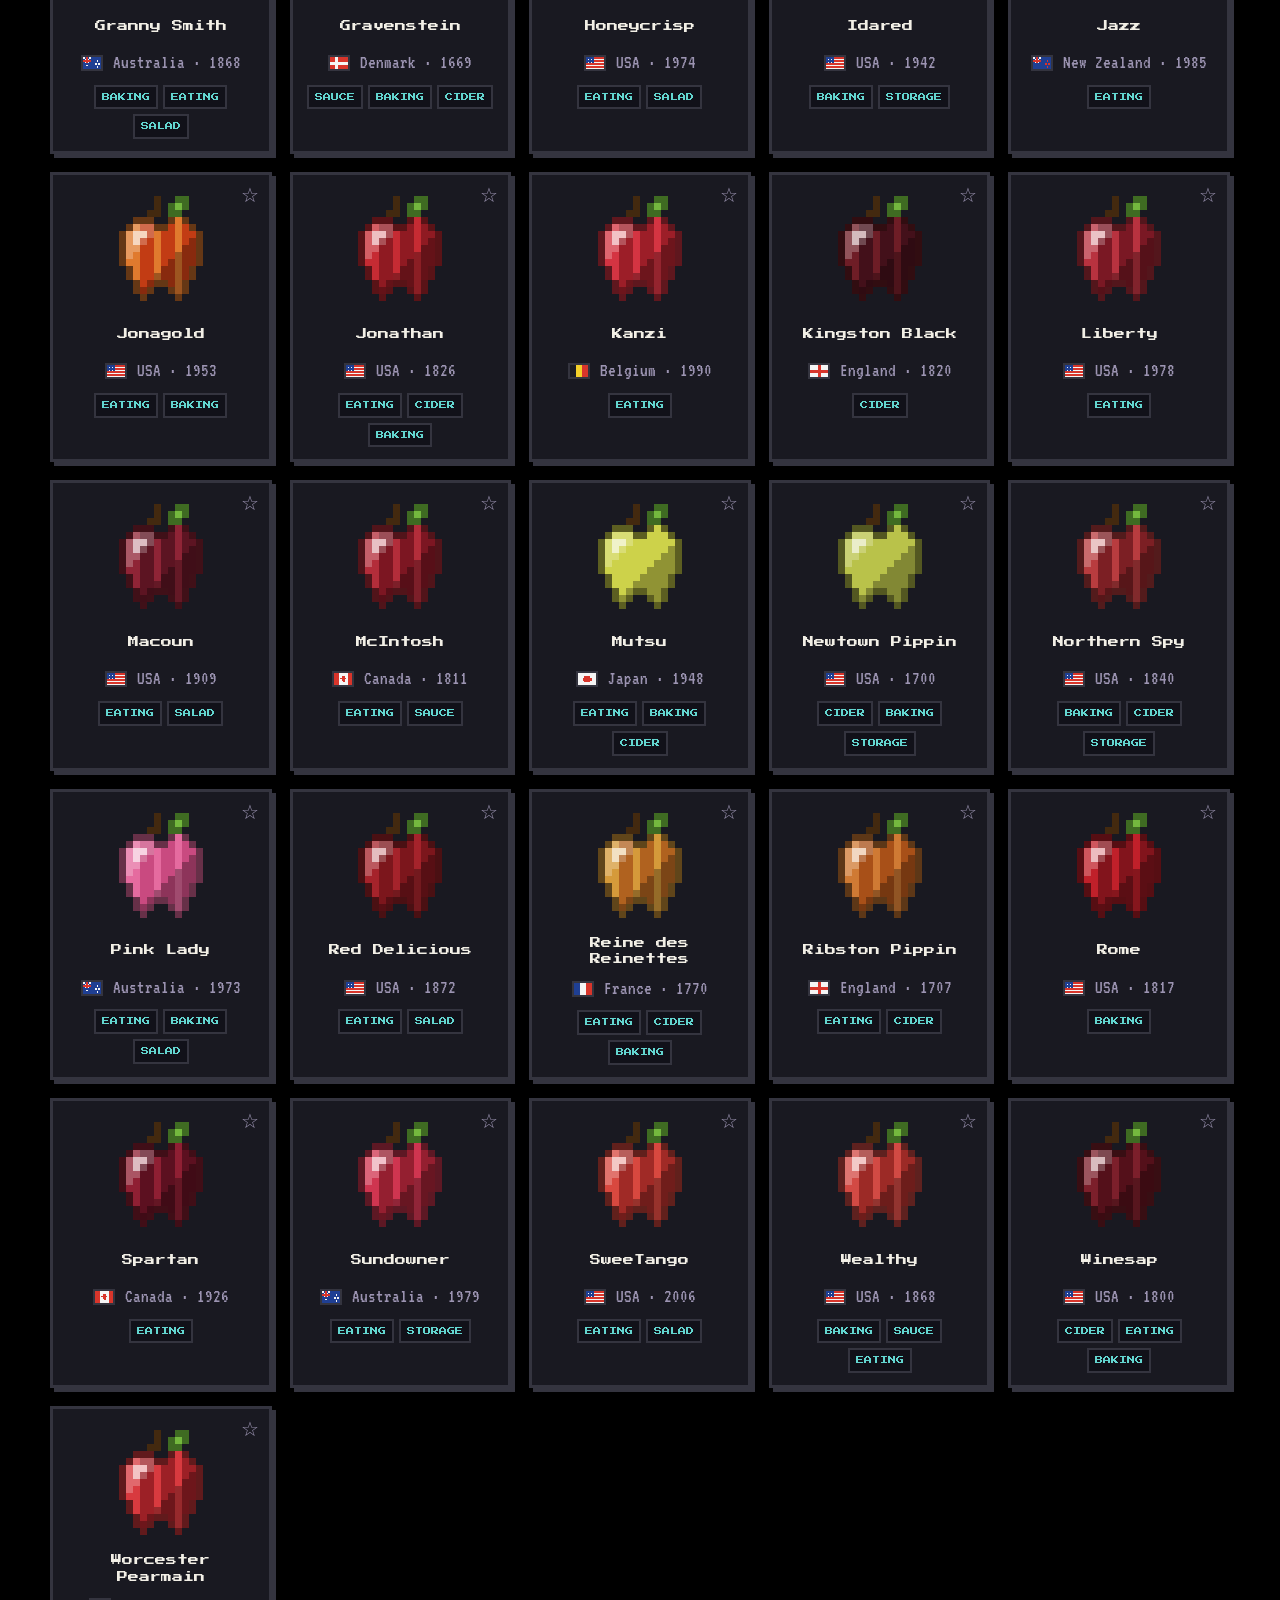
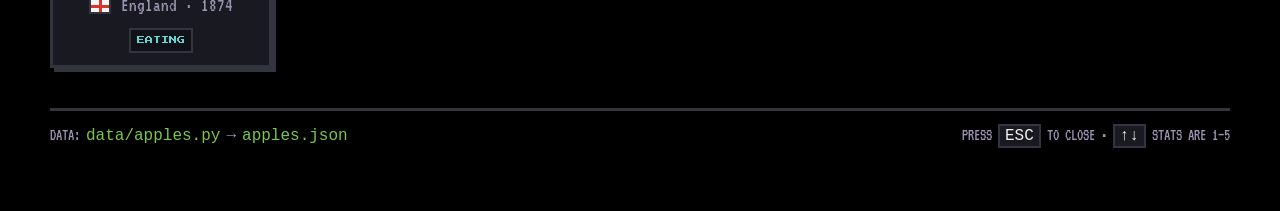
==== commit ad66886e: "Add season filter, favourites, chiptune blips, and 9 cultivars - Season dropdown filters by harvest " ====
--- a/web/index.html
+++ b/web/index.html
@@ -20,7 +20,8 @@
   <div class="scanlines" aria-hidden="true"></div>
 
   <header class="hero">
-    <button id="theme-toggle" class="theme-toggle" aria-label="Toggle light/dark mode" title="Toggle light/dark">☾</button>
+    <button id="sound-toggle" class="corner-btn sound-toggle" aria-label="Toggle sound" title="Toggle sound">🔊</button>
+    <button id="theme-toggle" class="corner-btn theme-toggle" aria-label="Toggle light/dark mode" title="Toggle light/dark">☾</button>
     <h1 class="title">🍎 8-BIT ORCHARD</h1>
     <p class="subtitle">A pixel catalogue of apple cultivars — the Apple Dex</p>
   </header>
@@ -28,9 +29,22 @@
   <section class="controls" aria-label="Filters">
     <input id="search" class="search" type="text" placeholder="SEARCH APPLES..." autocomplete="off" />
     <div class="filter-row">
-      <div class="filter-group" id="use-filters" aria-label="Best for"></div>
+      <div class="filter-group">
+        <button id="faves-toggle" class="chip fave-chip" title="Show only favourites">★ FAVES</button>
+        <span id="use-filters" class="use-filters" aria-label="Best for"></span>
+      </div>
       <div class="right-controls">
         <button id="random" class="chip" title="Open a random apple">🎲 SURPRISE ME</button>
+        <label class="sort-wrap">
+          SEASON
+          <select id="season" class="sort">
+            <option value="all">All</option>
+            <option value="Late Summer">Late Summer</option>
+            <option value="Early Fall">Early Fall</option>
+            <option value="Fall">Fall</option>
+            <option value="Late Fall">Late Fall</option>
+          </select>
+        </label>
         <label class="sort-wrap">
           SORT
           <select id="sort" class="sort">
--- a/web/style.css
+++ b/web/style.css
@@ -77,10 +77,9 @@
 /* ---- Hero ---------------------------------------------------------------- */
 .hero { text-align: center; padding: 28px 0 8px; position: relative; }
 
-.theme-toggle {
+.corner-btn {
   position: absolute;
   top: 20px;
-  right: 4px;
   font-size: 18px;
   line-height: 1;
   width: 44px;
@@ -91,8 +90,10 @@
   box-shadow: 3px 3px 0 var(--line);
   cursor: pointer;
 }
-.theme-toggle:hover { background: var(--panel-hi); }
-.theme-toggle:active { transform: translate(2px, 2px); box-shadow: 1px 1px 0 var(--line); }
+.corner-btn:hover { background: var(--panel-hi); }
+.corner-btn:active { transform: translate(2px, 2px); box-shadow: 1px 1px 0 var(--line); }
+.theme-toggle { right: 4px; }
+.sound-toggle { right: 56px; }
 
 .title {
   font-family: 'Press Start 2P', monospace;
@@ -136,11 +137,15 @@
   justify-content: space-between;
 }
 
-.filter-group { display: flex; flex-wrap: wrap; gap: 8px; }
+.filter-group { display: flex; flex-wrap: wrap; gap: 8px; align-items: center; }
+.use-filters { display: contents; }
 
 .right-controls { display: flex; flex-wrap: wrap; align-items: center; gap: 12px; }
 #random.chip { background: var(--panel-hi); color: var(--yellow); }
 #random.chip:hover { background: var(--green); color: var(--line); }
+
+.fave-chip { color: var(--yellow); }
+.fave-chip.active { background: var(--yellow); color: var(--line); border-color: var(--line); }
 
 .chip {
   font-family: 'Press Start 2P', monospace;
@@ -197,6 +202,7 @@
 @media (max-width: 620px)  { .grid { grid-template-columns: repeat(2, minmax(0, 1fr)); } }
 
 .card {
+  position: relative;
   background: var(--panel);
   border: 3px solid var(--line);
   box-shadow: var(--shadow);
@@ -205,6 +211,22 @@
   cursor: pointer;
   transition: transform 0.06s, box-shadow 0.06s;
 }
+
+.star {
+  position: absolute;
+  top: 8px;
+  right: 8px;
+  font-size: 20px;
+  line-height: 1;
+  color: var(--muted);
+  background: none;
+  border: none;
+  cursor: pointer;
+  padding: 2px;
+  z-index: 2;
+}
+.star:hover { color: var(--yellow); }
+.star.on { color: var(--yellow); }
 .card:hover { transform: translate(-2px, -2px); box-shadow: 6px 6px 0 var(--line); background: var(--panel-hi); }
 .card:active { transform: translate(2px, 2px); box-shadow: 2px 2px 0 var(--line); }
 
@@ -310,6 +332,20 @@
 }
 .modal-aka { color: var(--muted); font-size: 18px; }
 
+.modal-star {
+  margin-top: 10px;
+  font-family: 'Press Start 2P', monospace;
+  font-size: 9px;
+  padding: 7px 9px;
+  color: var(--yellow);
+  background: var(--bg-2);
+  border: 3px solid var(--line);
+  box-shadow: 2px 2px 0 var(--line);
+  cursor: pointer;
+}
+.modal-star.on { background: var(--yellow); color: var(--line); }
+.modal-star:active { transform: translate(2px, 2px); box-shadow: none; }
+
 .flavor {
   border-left: 4px solid var(--yellow);
   background: var(--bg-2);
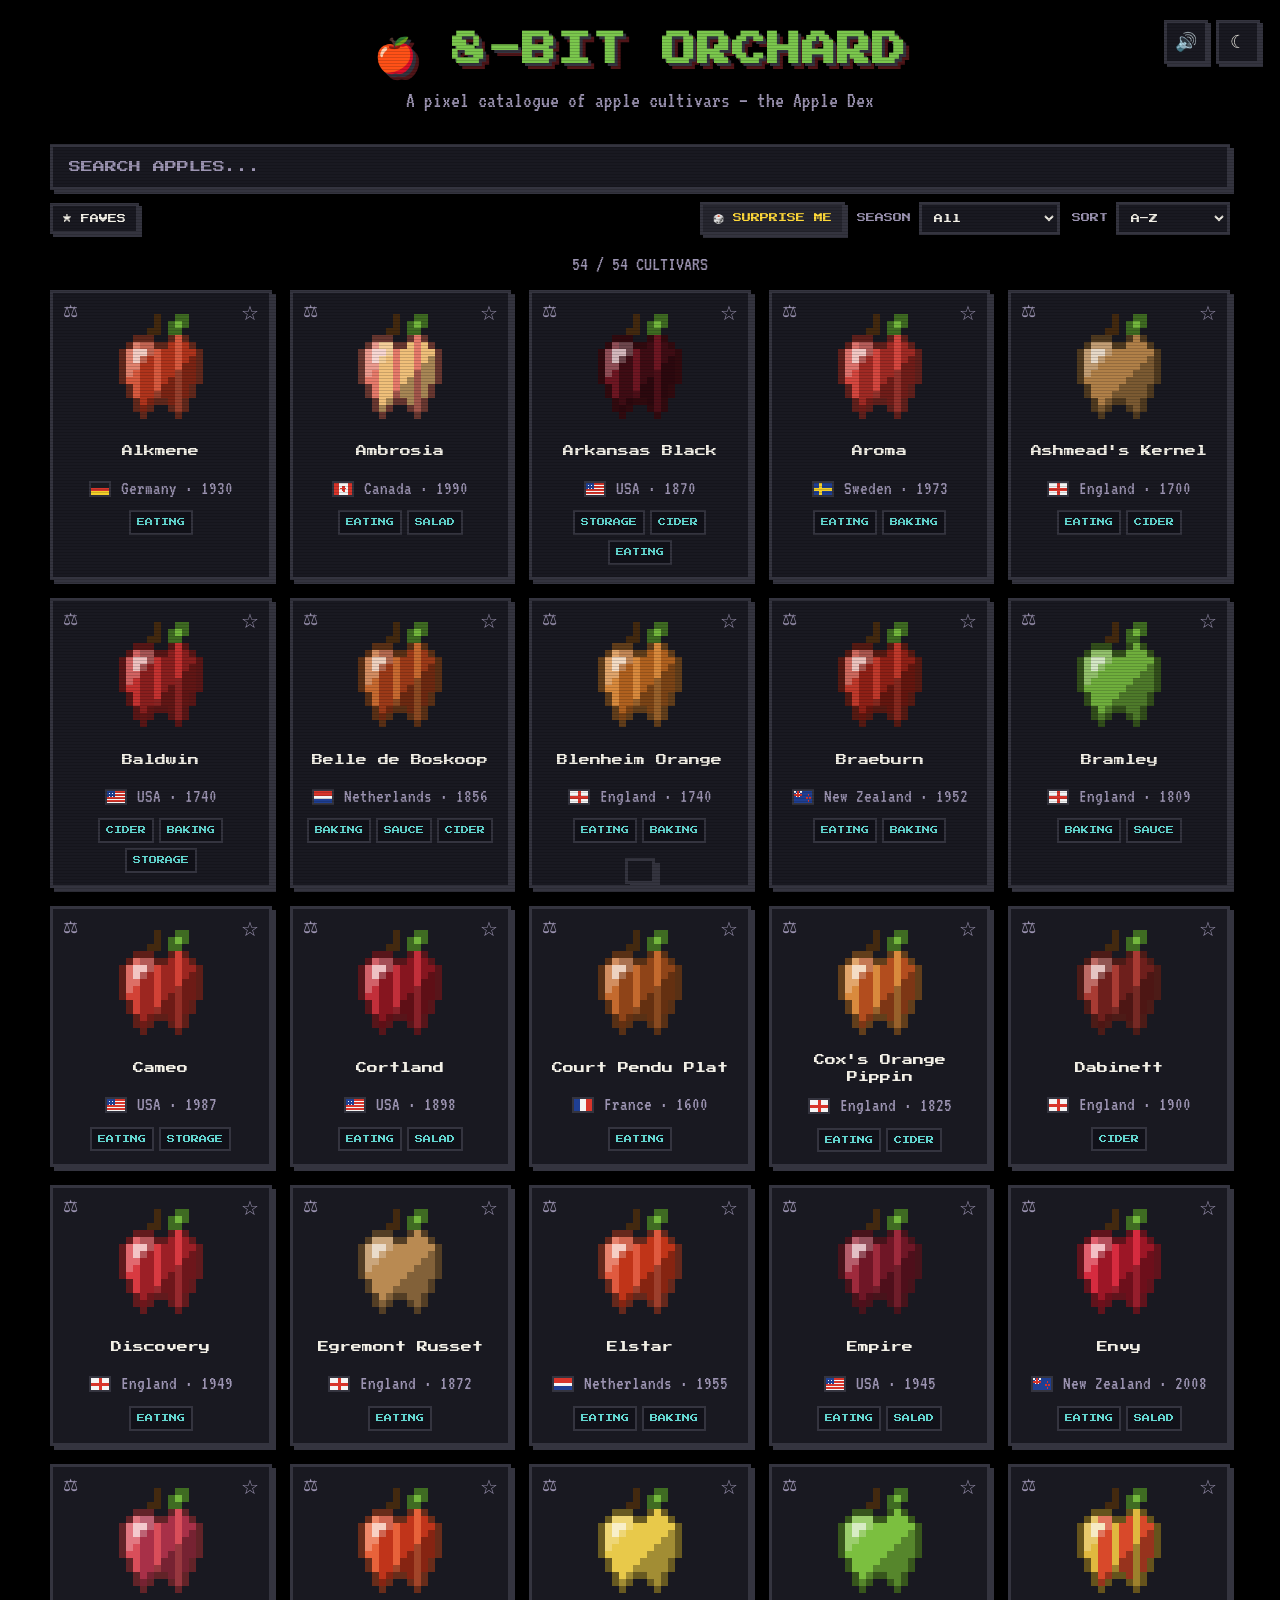
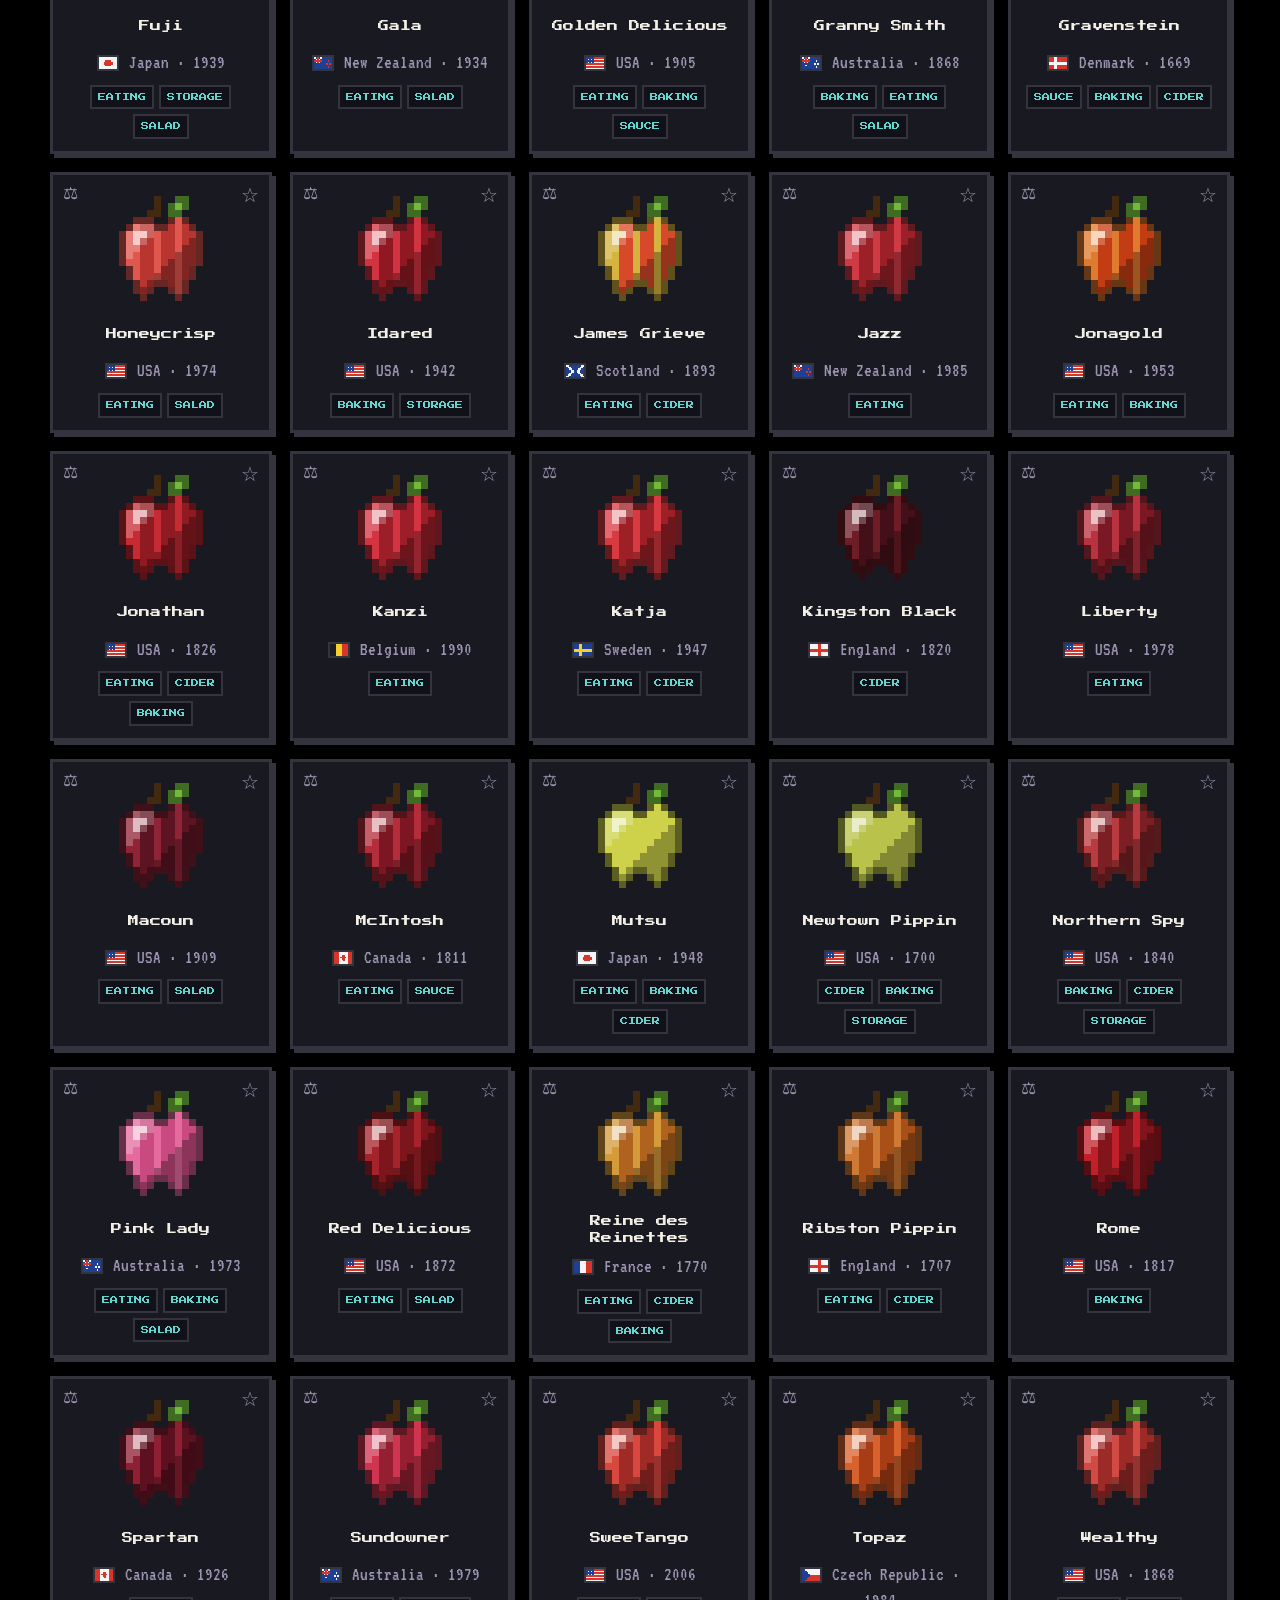
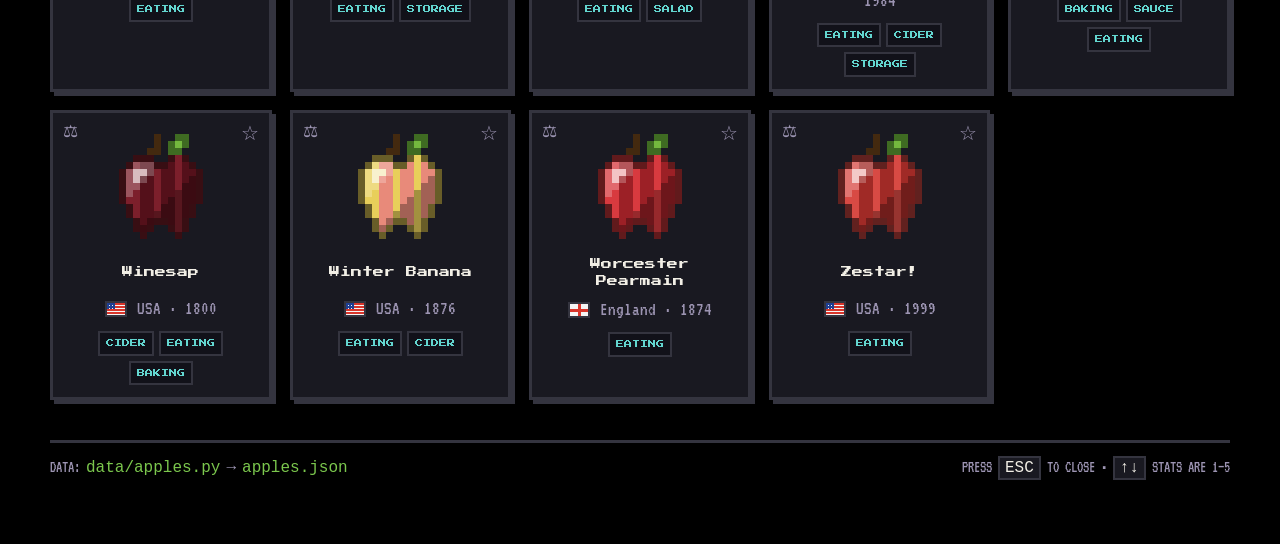
==== commit 95704088: "Add shareable links, compare view, back-to-top FAB; drop use filters - Remove the top "best for" use" ====
--- a/web/index.html
+++ b/web/index.html
@@ -31,7 +31,6 @@
     <div class="filter-row">
       <div class="filter-group">
         <button id="faves-toggle" class="chip fave-chip" title="Show only favourites">★ FAVES</button>
-        <span id="use-filters" class="use-filters" aria-label="Best for"></span>
       </div>
       <div class="right-controls">
         <button id="random" class="chip" title="Open a random apple">🎲 SURPRISE ME</button>
@@ -70,6 +69,10 @@
     </div>
   </div>
 
+  <div id="compare-tray" class="compare-tray hidden" aria-label="Compare tray"></div>
+
+  <button id="to-top" class="to-top" aria-label="Scroll to top" title="Back to top">▲</button>
+
   <footer class="foot">
     <span>DATA: <code>data/apples.py</code> → <code>apples.json</code></span>
     <span>PRESS <kbd>ESC</kbd> TO CLOSE • <kbd>↑↓</kbd> STATS ARE 1–5</span>
--- a/web/style.css
+++ b/web/style.css
@@ -138,7 +138,6 @@
 }
 
 .filter-group { display: flex; flex-wrap: wrap; gap: 8px; align-items: center; }
-.use-filters { display: contents; }
 
 .right-controls { display: flex; flex-wrap: wrap; align-items: center; gap: 12px; }
 #random.chip { background: var(--panel-hi); color: var(--yellow); }
@@ -227,6 +226,28 @@
 }
 .star:hover { color: var(--yellow); }
 .star.on { color: var(--yellow); }
+
+.cmp {
+  position: absolute;
+  top: 8px;
+  left: 8px;
+  font-size: 17px;
+  line-height: 1;
+  color: var(--muted);
+  background: none;
+  border: none;
+  cursor: pointer;
+  padding: 2px;
+  z-index: 2;
+}
+.cmp:hover { color: var(--cyan); }
+.cmp.on { color: var(--cyan); text-shadow: 0 0 0 var(--cyan); }
+.card .cmp.on::after {
+  content: "";
+  position: absolute;
+  inset: -2px;
+  border: 2px solid var(--cyan);
+}
 .card:hover { transform: translate(-2px, -2px); box-shadow: 6px 6px 0 var(--line); background: var(--panel-hi); }
 .card:active { transform: translate(2px, 2px); box-shadow: 2px 2px 0 var(--line); }
 
@@ -381,6 +402,108 @@
 
 .stats-block { margin: 14px 0; }
 
+/* ---- Compare tray -------------------------------------------------------- */
+.compare-tray {
+  position: fixed;
+  left: 50%;
+  bottom: 16px;
+  transform: translateX(-50%);
+  z-index: 900;
+  display: flex;
+  align-items: center;
+  gap: 10px;
+  flex-wrap: wrap;
+  justify-content: center;
+  max-width: 94vw;
+  padding: 10px 12px;
+  background: var(--panel);
+  border: 3px solid var(--line);
+  box-shadow: 5px 5px 0 var(--line);
+}
+.tray-label { font-family: 'Press Start 2P', monospace; font-size: 9px; color: var(--muted); }
+.tray-chip {
+  font-family: 'VT323', monospace;
+  font-size: 18px;
+  display: inline-flex;
+  align-items: center;
+  gap: 6px;
+  padding: 5px 8px;
+  color: var(--ink);
+  background: var(--bg-2);
+  border: 2px solid var(--line);
+  cursor: pointer;
+}
+.tray-chip:hover { background: var(--panel-hi); }
+.tray-sprite { width: 26px; height: 26px; image-rendering: pixelated; }
+.tray-go {
+  font-family: 'Press Start 2P', monospace;
+  font-size: 10px;
+  padding: 8px 12px;
+  color: var(--line);
+  background: var(--green);
+  border: 3px solid var(--green-dk);
+  box-shadow: 2px 2px 0 var(--line);
+  cursor: pointer;
+}
+.tray-go:active { transform: translate(2px, 2px); box-shadow: none; }
+.tray-hint { font-family: 'Press Start 2P', monospace; font-size: 8px; color: var(--muted); }
+.tray-clear {
+  font-family: 'Press Start 2P', monospace;
+  font-size: 8px;
+  padding: 8px 10px;
+  color: var(--muted);
+  background: var(--panel-hi);
+  border: 2px solid var(--line);
+  cursor: pointer;
+}
+
+/* ---- Compare modal ------------------------------------------------------- */
+.compare-heads { display: grid; grid-template-columns: 1fr 1fr; gap: 14px; text-align: center; }
+.compare-head { display: flex; flex-direction: column; align-items: center; gap: 6px; }
+.compare-sprite { width: 84px; height: 84px; image-rendering: pixelated; }
+.compare-name { font-family: 'Press Start 2P', monospace; font-size: 11px; color: var(--green); line-height: 1.4; }
+.compare-origin { color: var(--muted); font-size: 17px; }
+.compare-season {
+  font-family: 'Press Start 2P', monospace;
+  font-size: 8px;
+  padding: 4px 6px;
+  background: var(--green-dk);
+  color: var(--ink);
+  border: 2px solid var(--line);
+}
+.compare-stats { margin-top: 18px; display: flex; flex-direction: column; gap: 12px; }
+.compare-row { display: grid; grid-template-columns: 1fr auto 1fr; align-items: center; gap: 14px; }
+.compare-stat-label {
+  font-family: 'Press Start 2P', monospace;
+  font-size: 9px;
+  color: var(--muted);
+  text-align: center;
+  min-width: 56px;
+}
+.compare-pips.right { justify-content: flex-end; }
+.compare-pips.left { justify-content: flex-start; }
+
+/* ---- Back-to-top FAB ----------------------------------------------------- */
+.to-top {
+  position: fixed;
+  right: 20px;
+  bottom: 20px;
+  z-index: 800;
+  width: 46px;
+  height: 46px;
+  font-size: 16px;
+  color: var(--line);
+  background: var(--green);
+  border: 3px solid var(--line);
+  box-shadow: 3px 3px 0 var(--line);
+  cursor: pointer;
+  opacity: 0;
+  pointer-events: none;
+  transition: opacity 0.15s;
+}
+.to-top.show { opacity: 1; pointer-events: auto; }
+.to-top:active { transform: translate(2px, 2px); box-shadow: 1px 1px 0 var(--line); }
+
 /* ---- Footer -------------------------------------------------------------- */
 .foot {
   max-width: 1180px;
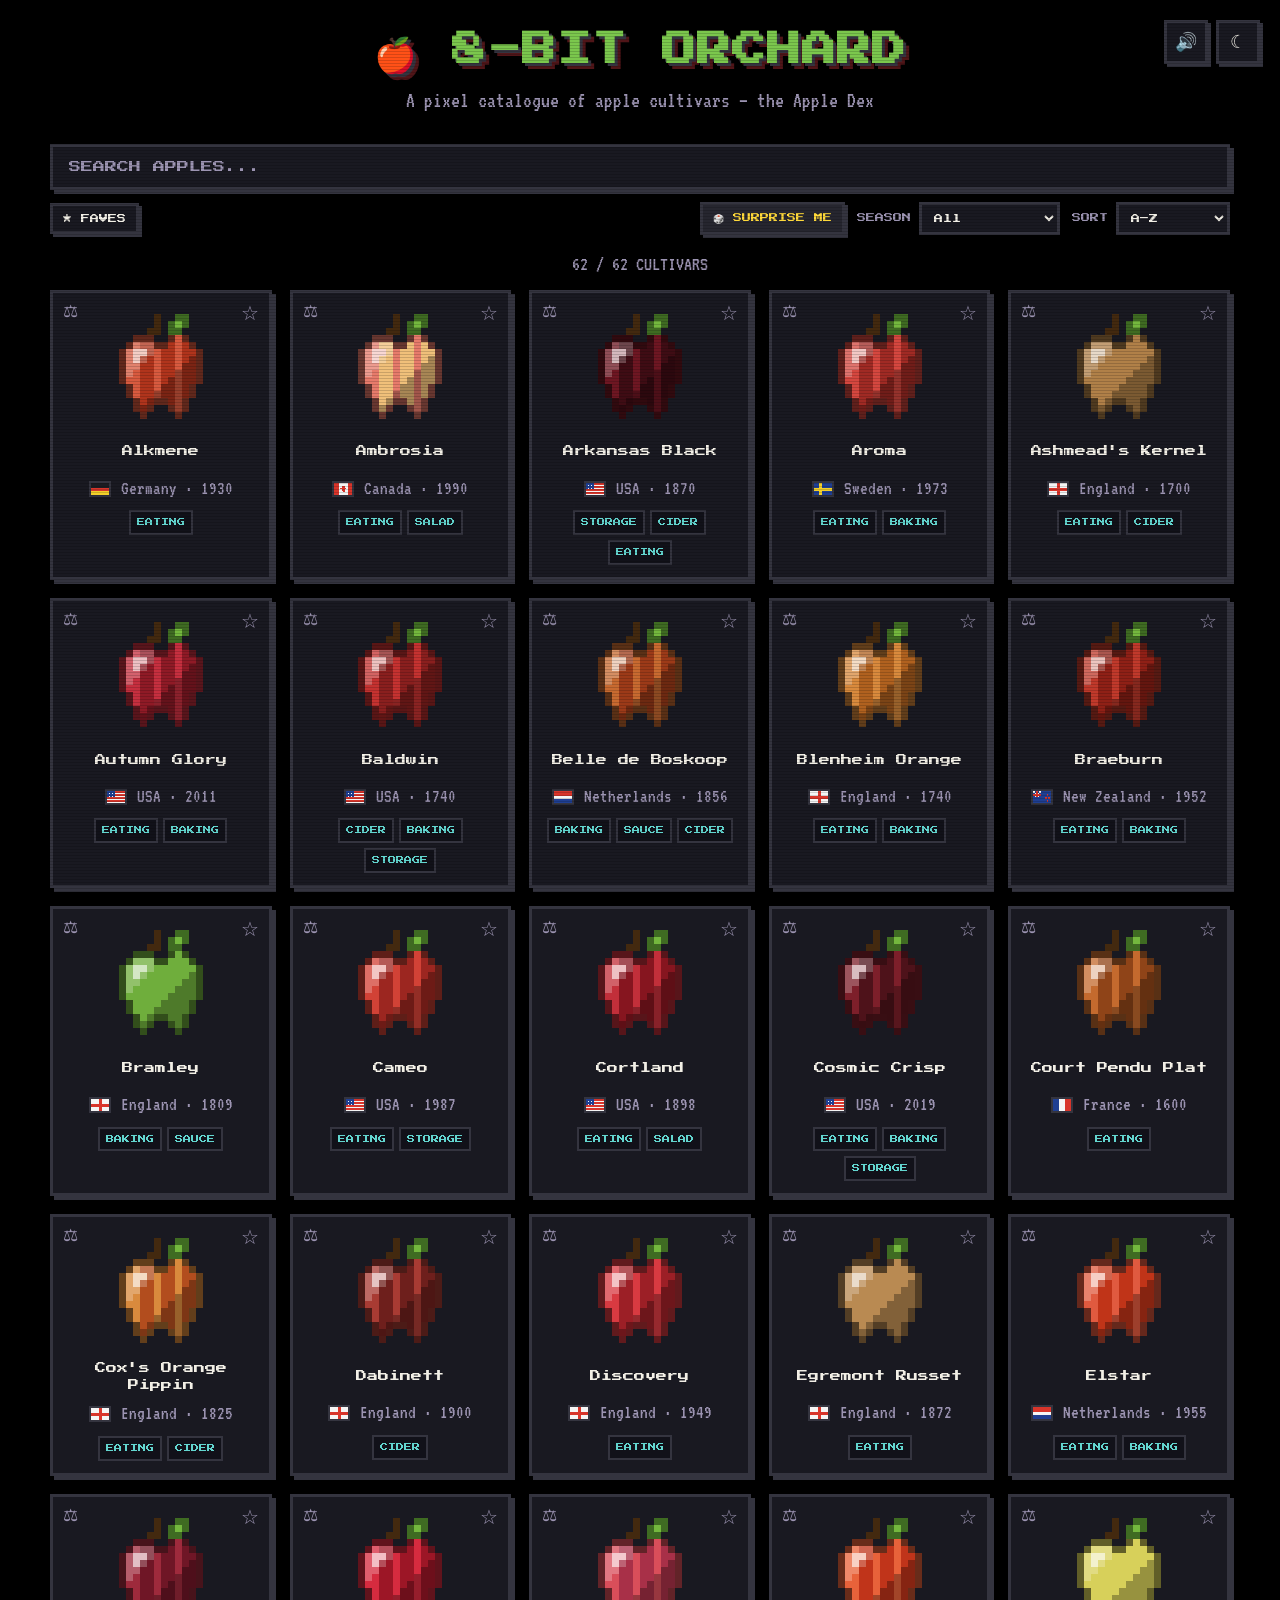
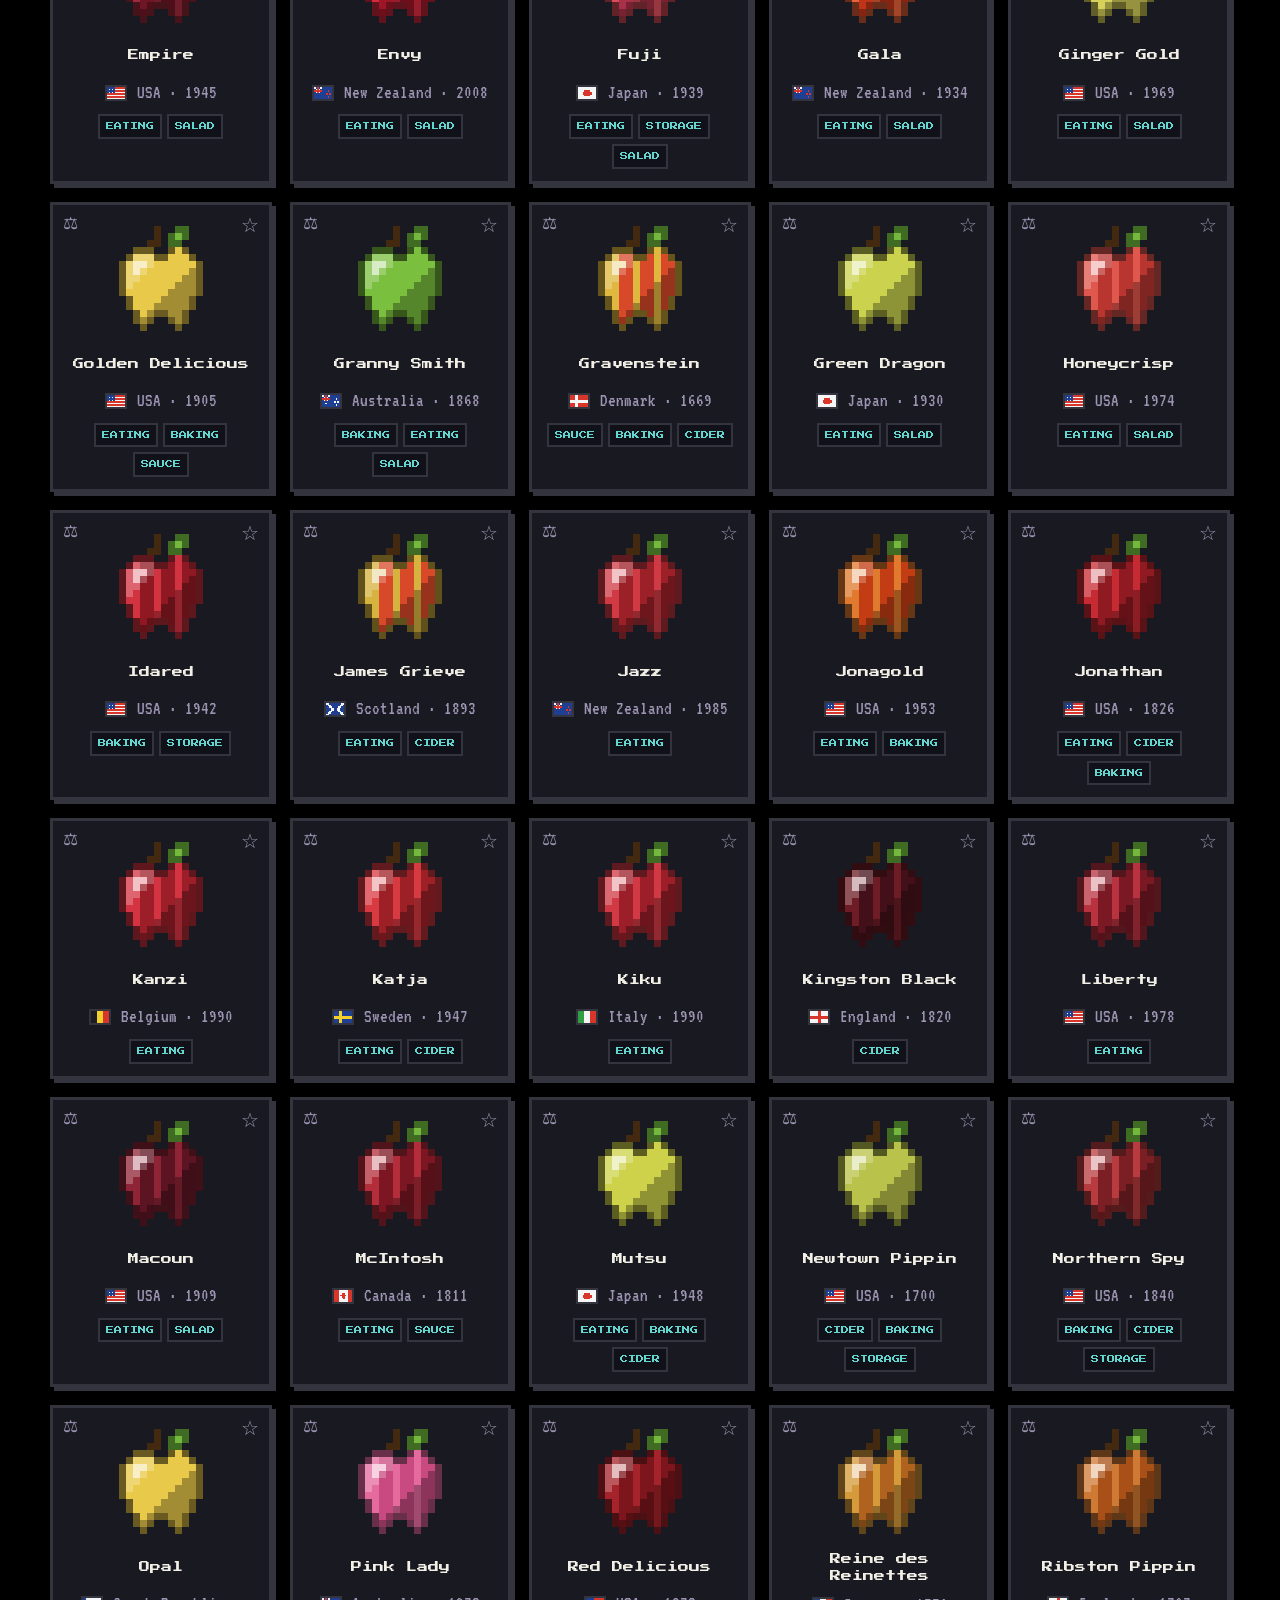
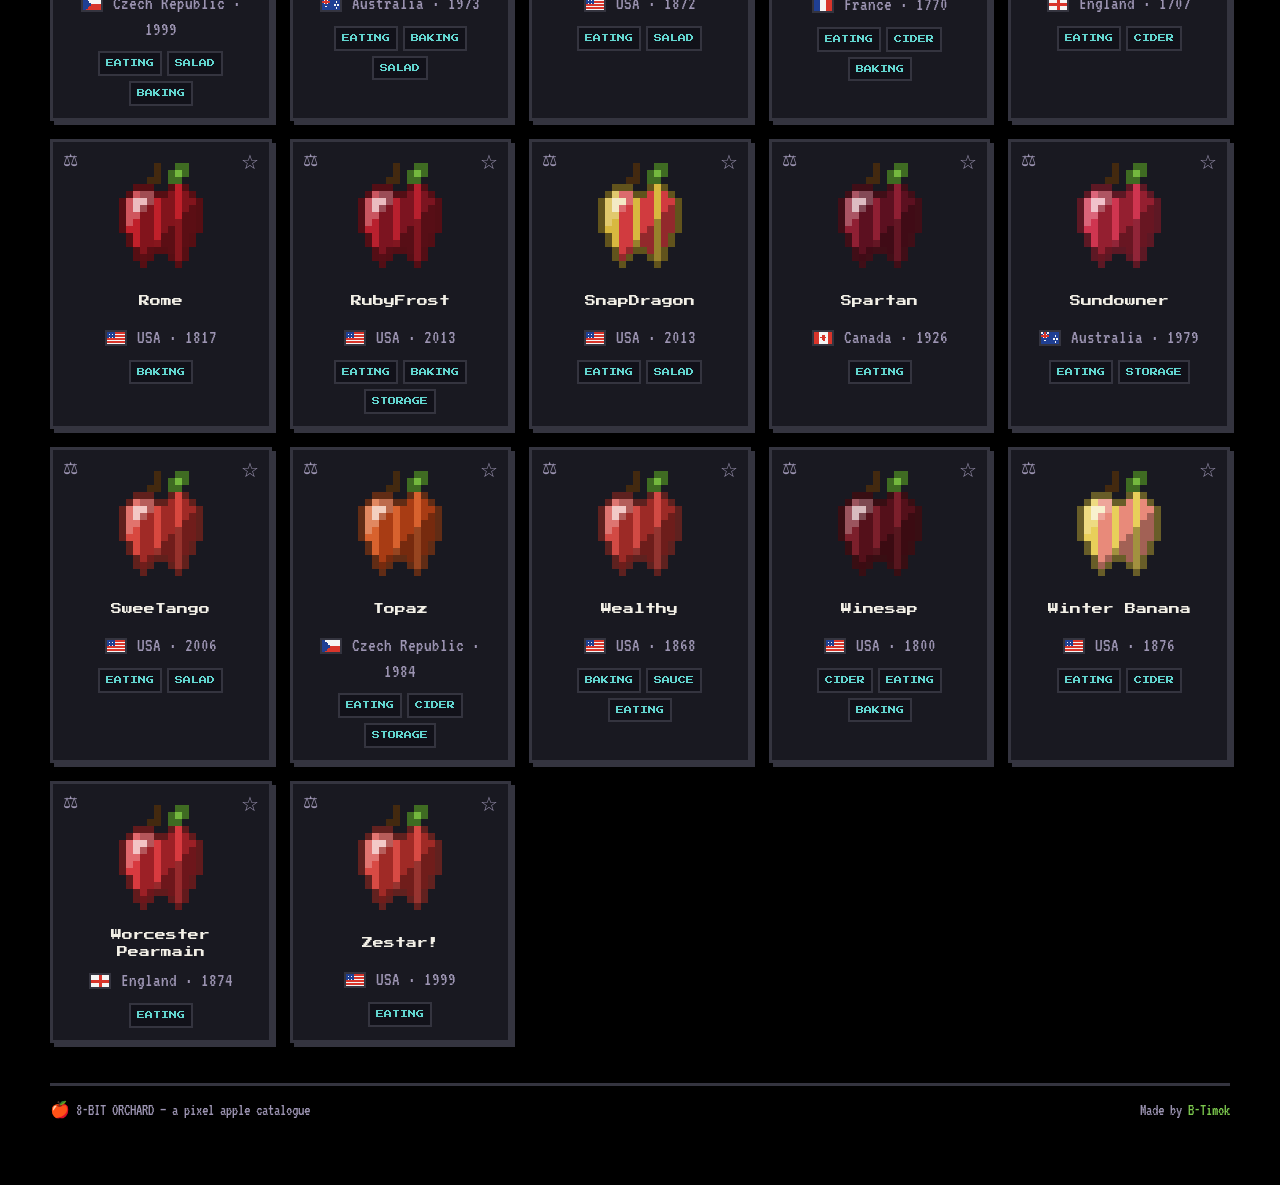
==== commit c70f2a0d: "Add compare to the modal, fix empty tray, refresh footer - Detail modal gains a ⚖ COMPARE button nex" ====
--- a/web/index.html
+++ b/web/index.html
@@ -74,8 +74,8 @@
   <button id="to-top" class="to-top" aria-label="Scroll to top" title="Back to top">▲</button>
 
   <footer class="foot">
-    <span>DATA: <code>data/apples.py</code> → <code>apples.json</code></span>
-    <span>PRESS <kbd>ESC</kbd> TO CLOSE • <kbd>↑↓</kbd> STATS ARE 1–5</span>
+    <span>🍎 8-BIT ORCHARD — a pixel apple catalogue</span>
+    <span>Made by <a class="foot-link" href="https://github.com/b-timok" target="_blank" rel="noopener">B-Timok</a></span>
   </footer>
 
   <script src="app.js"></script>
--- a/web/style.css
+++ b/web/style.css
@@ -44,6 +44,8 @@
 
 html { image-rendering: pixelated; }
 
+.hidden { display: none !important; }
+
 body {
   margin: 0;
   padding: 0 16px 64px;
@@ -353,19 +355,21 @@
 }
 .modal-aka { color: var(--muted); font-size: 18px; }
 
-.modal-star {
-  margin-top: 10px;
+.modal-actions { display: flex; flex-wrap: wrap; gap: 8px; margin-top: 10px; }
+.modal-star, .modal-cmp {
   font-family: 'Press Start 2P', monospace;
   font-size: 9px;
   padding: 7px 9px;
-  color: var(--yellow);
   background: var(--bg-2);
   border: 3px solid var(--line);
   box-shadow: 2px 2px 0 var(--line);
   cursor: pointer;
 }
+.modal-star { color: var(--yellow); }
 .modal-star.on { background: var(--yellow); color: var(--line); }
-.modal-star:active { transform: translate(2px, 2px); box-shadow: none; }
+.modal-cmp { color: var(--cyan); }
+.modal-cmp.on { background: var(--cyan); color: var(--line); }
+.modal-star:active, .modal-cmp:active { transform: translate(2px, 2px); box-shadow: none; }
 
 .flavor {
   border-left: 4px solid var(--yellow);
@@ -399,6 +403,21 @@
 .badge.season { background: var(--green-dk); color: var(--ink); }
 
 .notes { margin-top: 16px; padding-top: 14px; border-top: 3px dashed var(--line); color: var(--muted); font-size: 20px; }
+
+.wiki-link {
+  display: inline-block;
+  margin-top: 14px;
+  font-family: 'Press Start 2P', monospace;
+  font-size: 9px;
+  padding: 8px 10px;
+  color: var(--cyan);
+  background: var(--bg-2);
+  border: 3px solid var(--line);
+  box-shadow: 2px 2px 0 var(--line);
+  text-decoration: none;
+}
+.wiki-link:hover { background: var(--panel-hi); color: var(--ink); }
+.wiki-link:active { transform: translate(2px, 2px); box-shadow: none; }
 
 .stats-block { margin: 14px 0; }
 
@@ -518,11 +537,7 @@
   padding-top: 14px;
 }
 .foot code { color: var(--green); }
-.foot kbd {
-  background: var(--panel);
-  border: 2px solid var(--line);
-  padding: 1px 5px;
-  color: var(--ink);
-}
+.foot-link { color: var(--green); text-decoration: none; }
+.foot-link:hover { text-decoration: underline; }
 
 .empty { text-align: center; color: var(--muted); grid-column: 1 / -1; padding: 40px 0; font-size: 22px; }
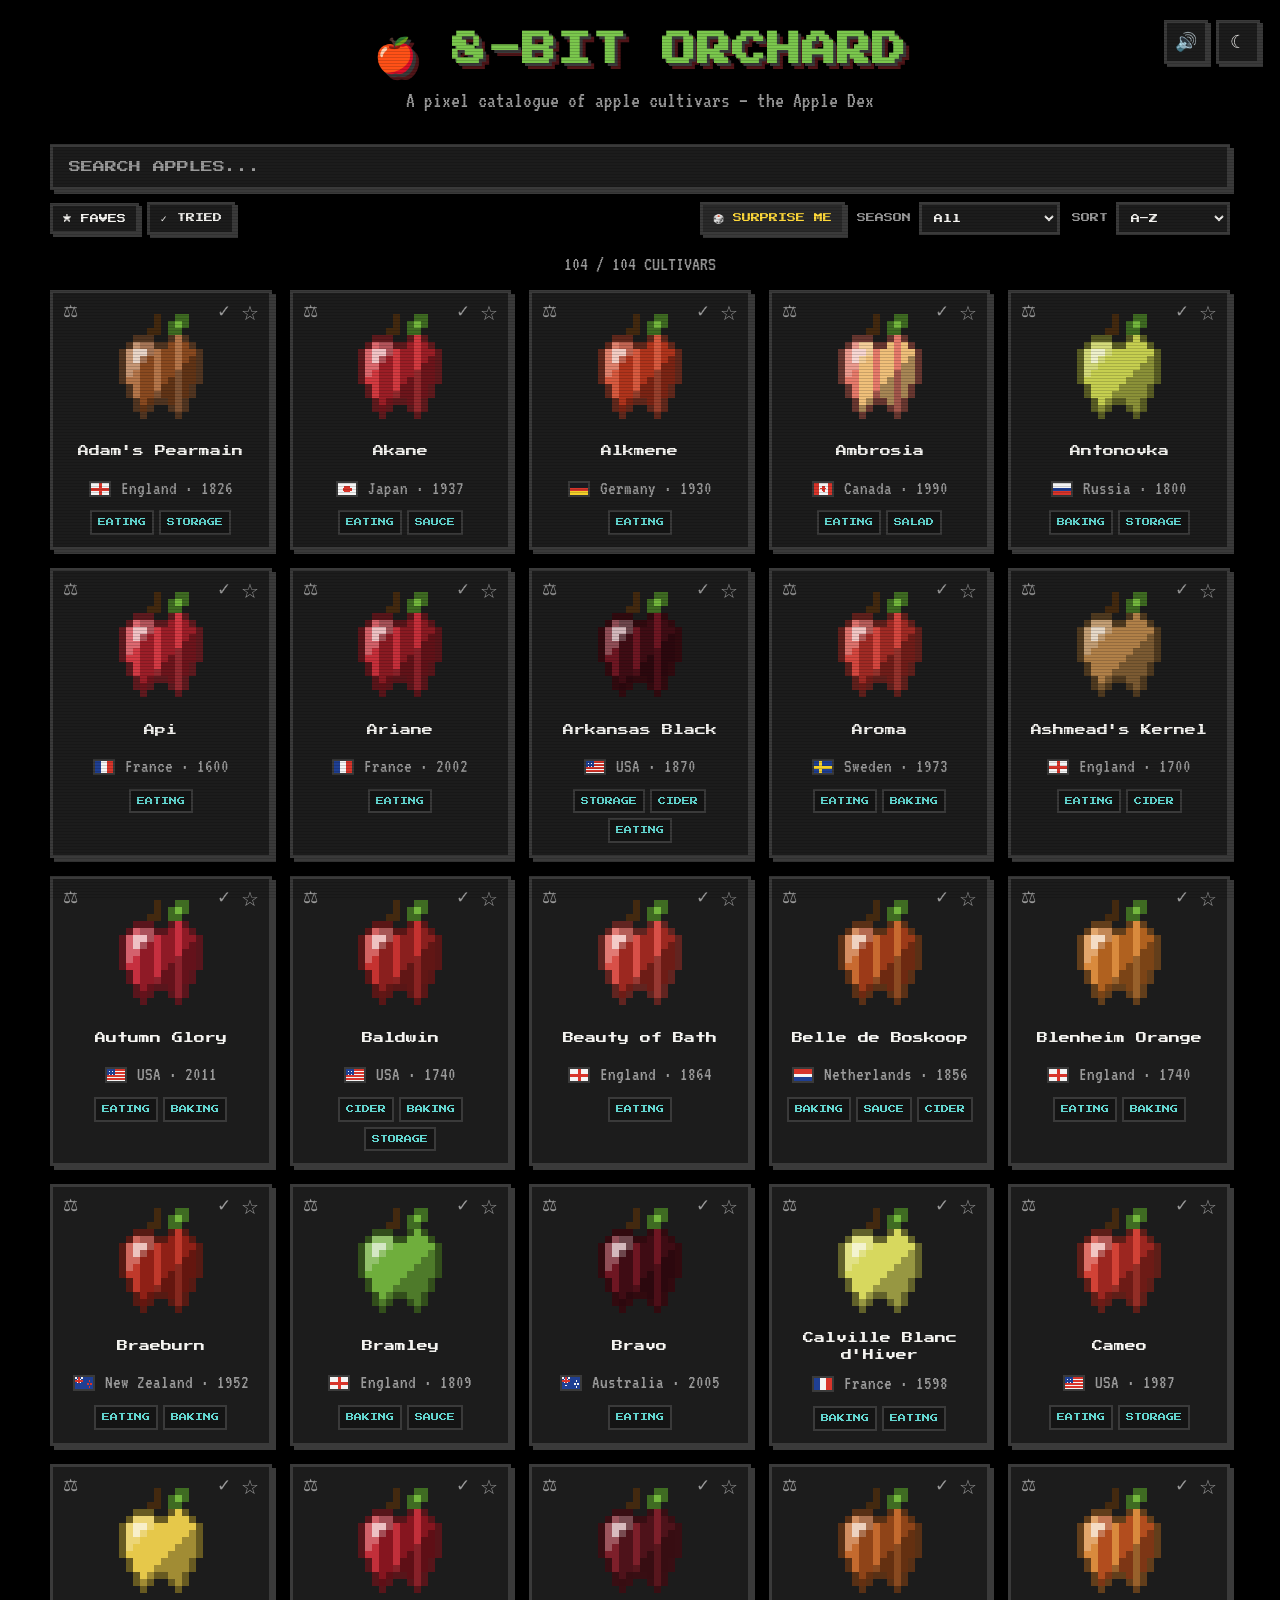
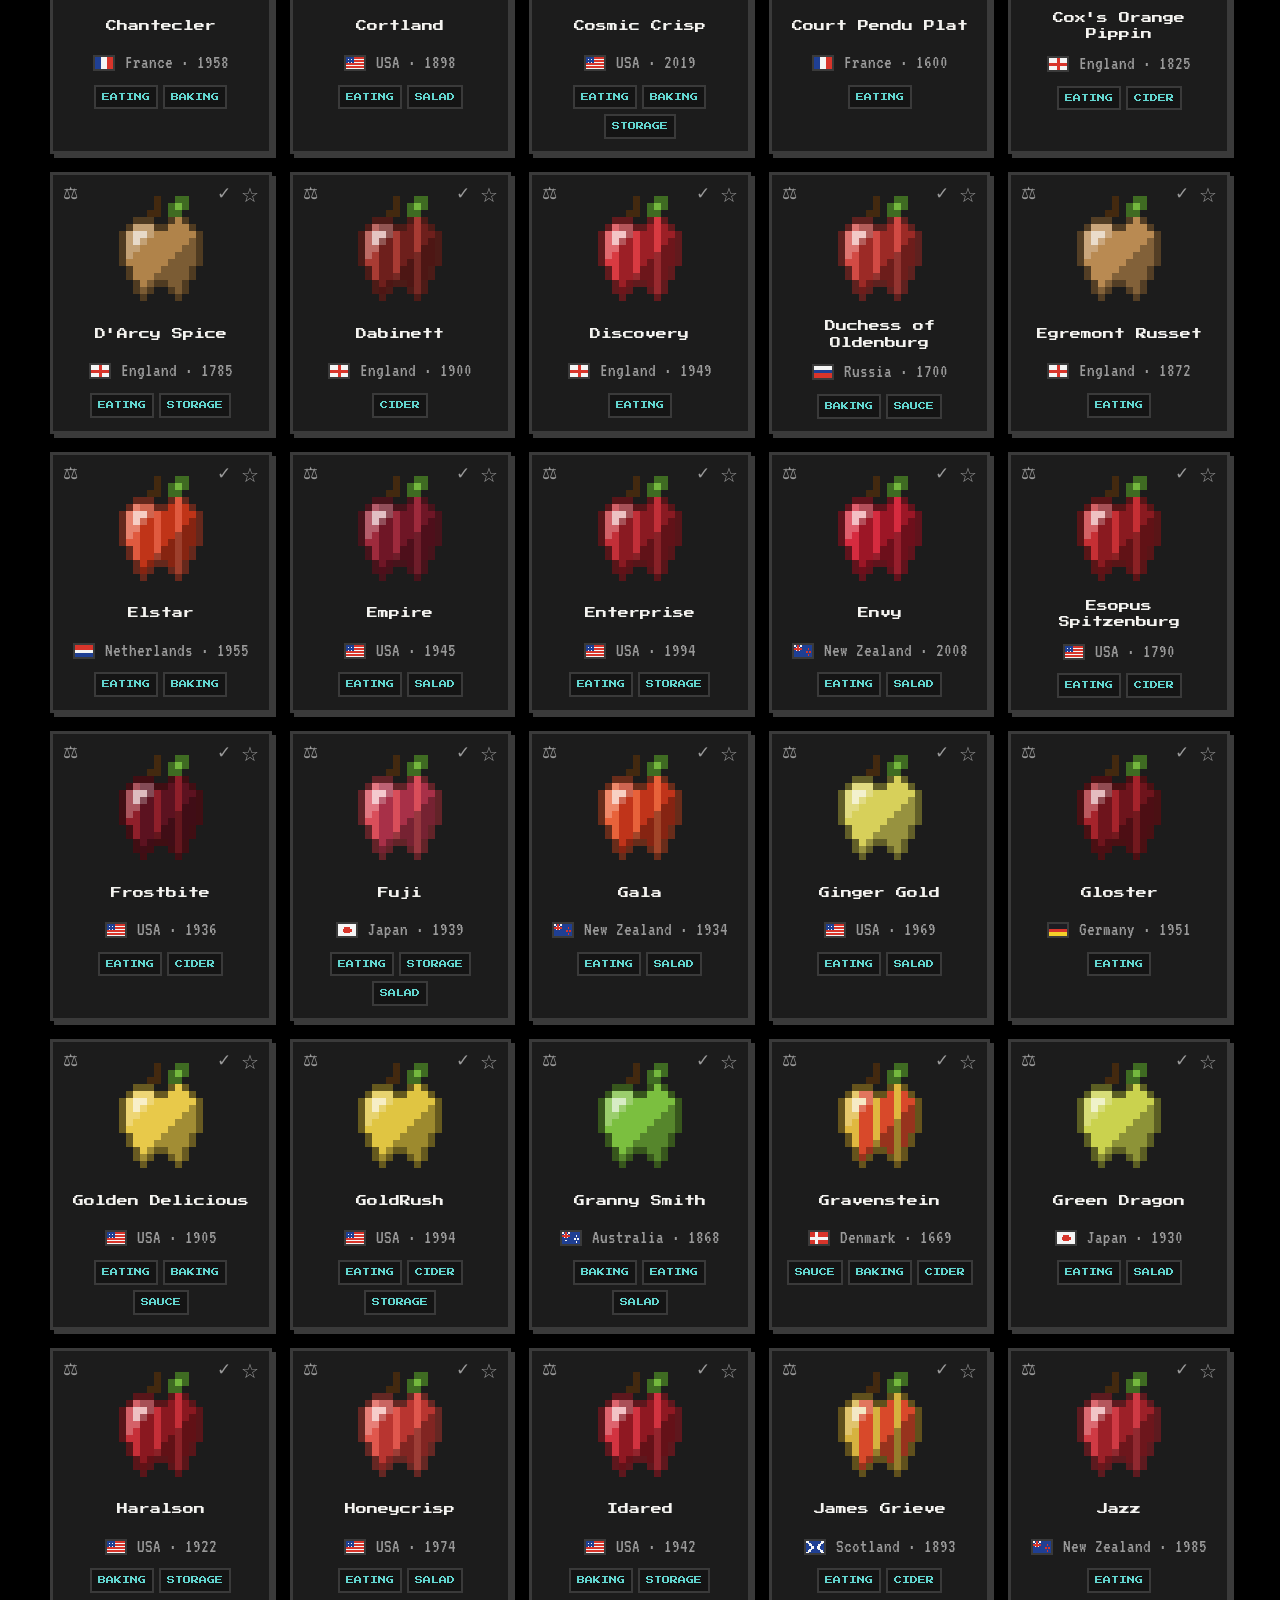
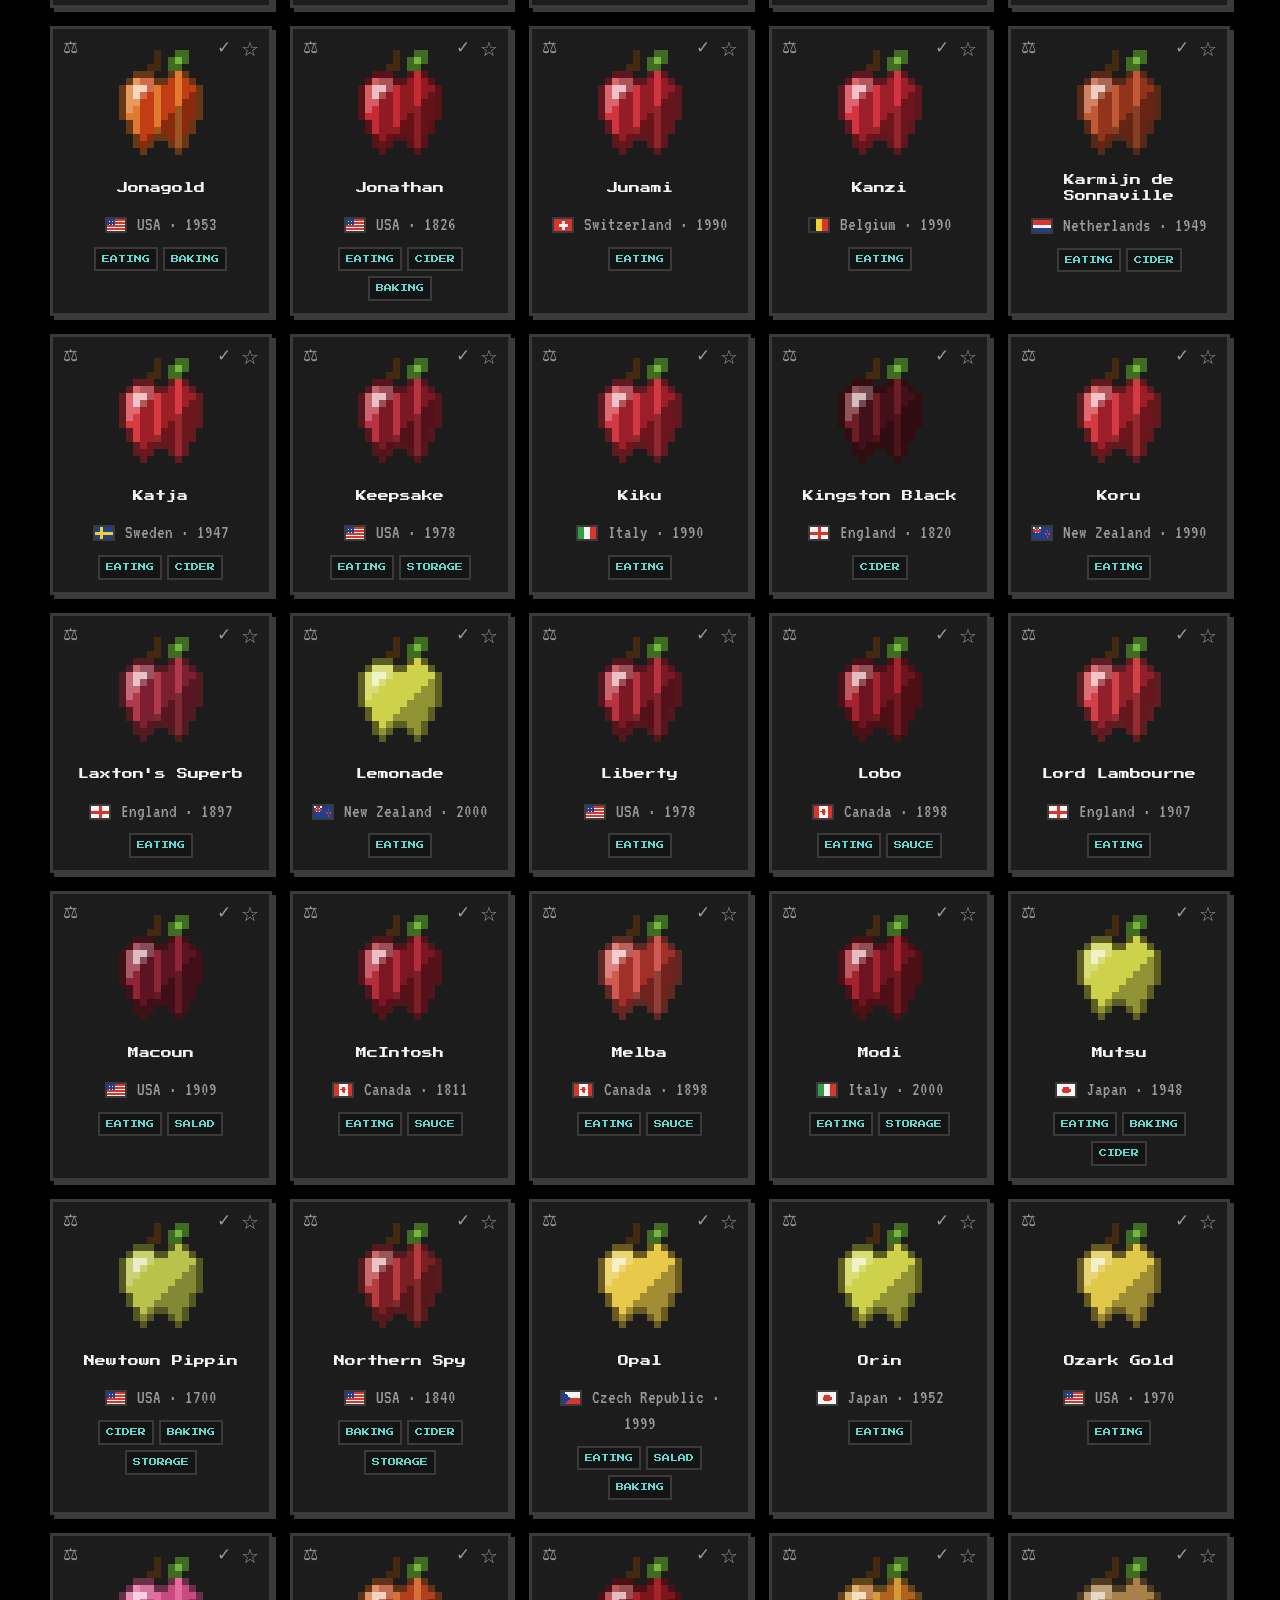
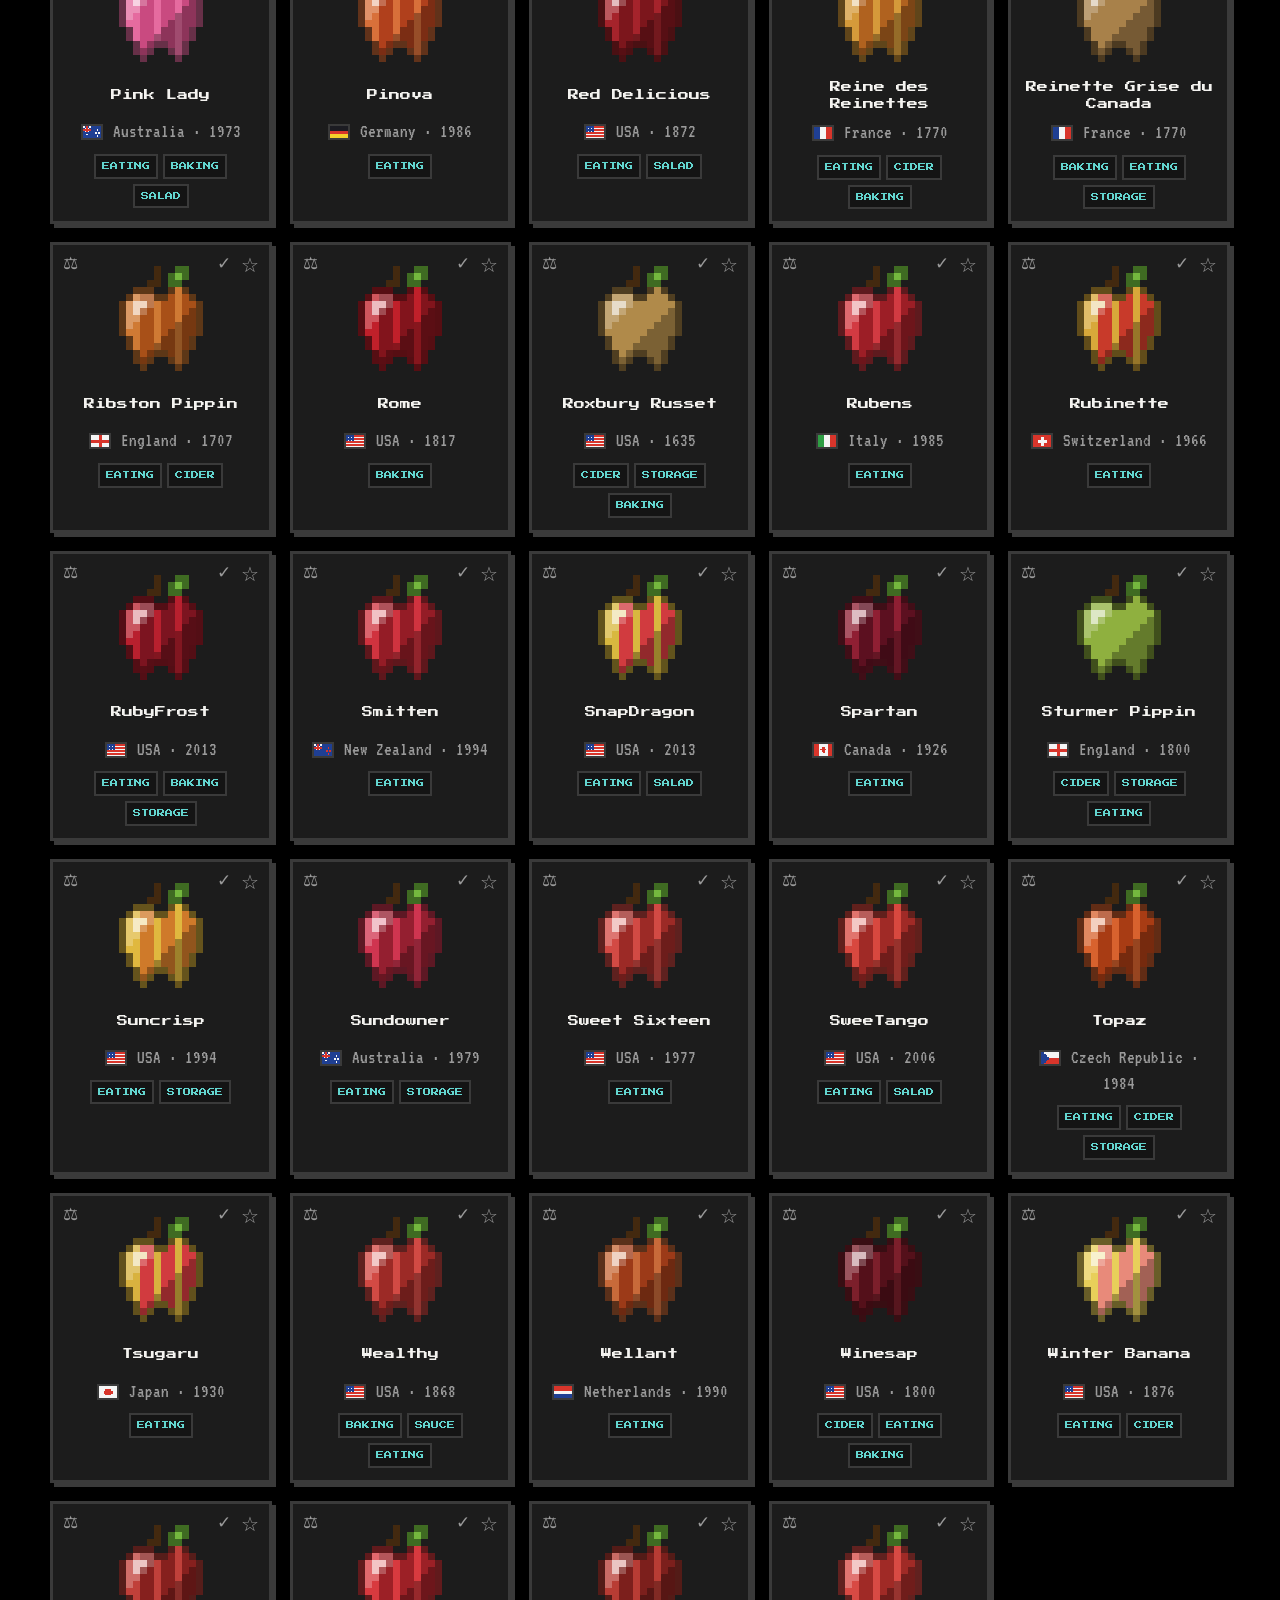
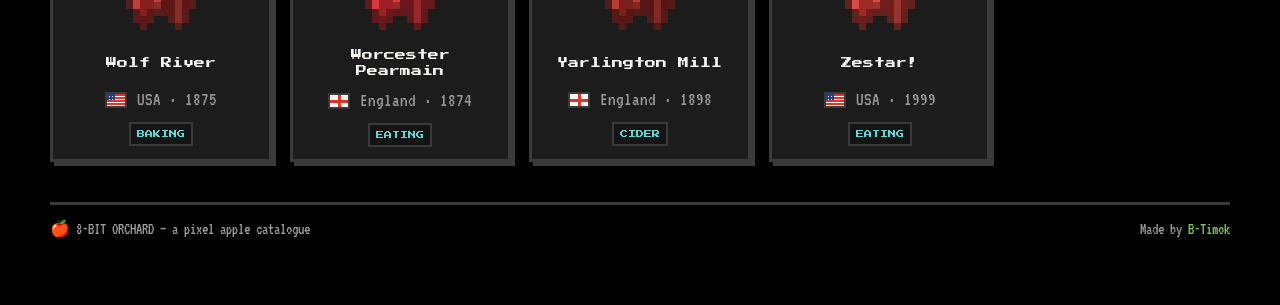
==== commit c59f4e25: "Reach 104 apples, neutral grayscale palette, add a "tried it" log - Add 32 cultivars (104 total): US" ====
--- a/web/index.html
+++ b/web/index.html
@@ -31,6 +31,7 @@
     <div class="filter-row">
       <div class="filter-group">
         <button id="faves-toggle" class="chip fave-chip" title="Show only favourites">★ FAVES</button>
+        <button id="tried-toggle" class="chip tried-chip" title="Show only apples you've tried">✓ TRIED</button>
       </div>
       <div class="right-controls">
         <button id="random" class="chip" title="Open a random apple">🎲 SURPRISE ME</button>
--- a/web/style.css
+++ b/web/style.css
@@ -5,37 +5,40 @@
 
 /* Dark is the default. Backgrounds are true black / white; the small accent
    palette is shared, with a few hues nudged for contrast in light mode. */
+/* Neutral grayscale chrome so the pixel-art apples carry all the colour.
+   Accent hues (green/red/yellow/pink/cyan) are reserved for functional bits
+   like stat pips and the logo. */
 :root,
 :root[data-theme="dark"] {
   --bg:        #000000;
-  --bg-2:      #111119;
-  --panel:     #191921;
-  --panel-hi:  #26262f;
-  --ink:       #f2efe6;
-  --muted:     #9c94b2;
-  --line:      #34343f;
+  --bg-2:      #141414;
+  --panel:     #1c1c1c;
+  --panel-hi:  #292929;
+  --ink:       #f4f3f0;
+  --muted:     #9a9a9a;
+  --line:      #3a3a3a;
   --green:     #7bc74d;
   --green-dk:  #4f8a2f;
   --red:       #e43b44;
   --yellow:    #ffd93b;
-  --pink:      #f072b6;
+  --pink:      #f0728f;
   --cyan:      #63d6d0;
   --shadow:    4px 4px 0 var(--line);
 }
 
 :root[data-theme="light"] {
   --bg:        #ffffff;
-  --bg-2:      #efeadf;
-  --panel:     #f7f3ea;
-  --panel-hi:  #eae3d4;
-  --ink:       #191320;
-  --muted:     #6a6379;
-  --line:      #191320;
+  --bg-2:      #f0f0f0;
+  --panel:     #f6f6f6;
+  --panel-hi:  #e7e7e7;
+  --ink:       #1a1a1a;
+  --muted:     #6b6b6b;
+  --line:      #1c1c1c;
   --green:     #3f7a24;
   --green-dk:  #2f5d1a;
   --red:       #d62b34;
   --yellow:    #c98a00;
-  --pink:      #cf3f89;
+  --pink:      #cf3f6a;
   --cyan:      #167f7a;
   --shadow:    4px 4px 0 var(--line);
 }
@@ -147,6 +150,8 @@
 
 .fave-chip { color: var(--yellow); }
 .fave-chip.active { background: var(--yellow); color: var(--line); border-color: var(--line); }
+.tried-chip { color: var(--green); }
+.tried-chip.active { background: var(--green); color: var(--line); border-color: var(--green-dk); }
 
 .chip {
   font-family: 'Press Start 2P', monospace;
@@ -229,6 +234,22 @@
 .star:hover { color: var(--yellow); }
 .star.on { color: var(--yellow); }
 
+.tried {
+  position: absolute;
+  top: 8px;
+  right: 36px;
+  font-size: 17px;
+  line-height: 1;
+  color: var(--muted);
+  background: none;
+  border: none;
+  cursor: pointer;
+  padding: 2px;
+  z-index: 2;
+}
+.tried:hover { color: var(--green); }
+.tried.on { color: var(--green); }
+
 .cmp {
   position: absolute;
   top: 8px;
@@ -356,7 +377,7 @@
 .modal-aka { color: var(--muted); font-size: 18px; }
 
 .modal-actions { display: flex; flex-wrap: wrap; gap: 8px; margin-top: 10px; }
-.modal-star, .modal-cmp {
+.modal-star, .modal-cmp, .modal-tried {
   font-family: 'Press Start 2P', monospace;
   font-size: 9px;
   padding: 7px 9px;
@@ -369,7 +390,9 @@
 .modal-star.on { background: var(--yellow); color: var(--line); }
 .modal-cmp { color: var(--cyan); }
 .modal-cmp.on { background: var(--cyan); color: var(--line); }
-.modal-star:active, .modal-cmp:active { transform: translate(2px, 2px); box-shadow: none; }
+.modal-tried { color: var(--green); }
+.modal-tried.on { background: var(--green); color: var(--line); }
+.modal-star:active, .modal-cmp:active, .modal-tried:active { transform: translate(2px, 2px); box-shadow: none; }
 
 .flavor {
   border-left: 4px solid var(--yellow);
@@ -400,7 +423,7 @@
   text-transform: uppercase;
 }
 .badge.use { background: var(--bg-2); color: var(--cyan); }
-.badge.season { background: var(--green-dk); color: var(--ink); }
+.badge.season { background: var(--green-dk); color: #f4f1e6; }
 
 .notes { margin-top: 16px; padding-top: 14px; border-top: 3px dashed var(--line); color: var(--muted); font-size: 20px; }
 
@@ -487,7 +510,7 @@
   font-size: 8px;
   padding: 4px 6px;
   background: var(--green-dk);
-  color: var(--ink);
+  color: #f4f1e6;
   border: 2px solid var(--line);
 }
 .compare-stats { margin-top: 18px; display: flex; flex-direction: column; gap: 12px; }
